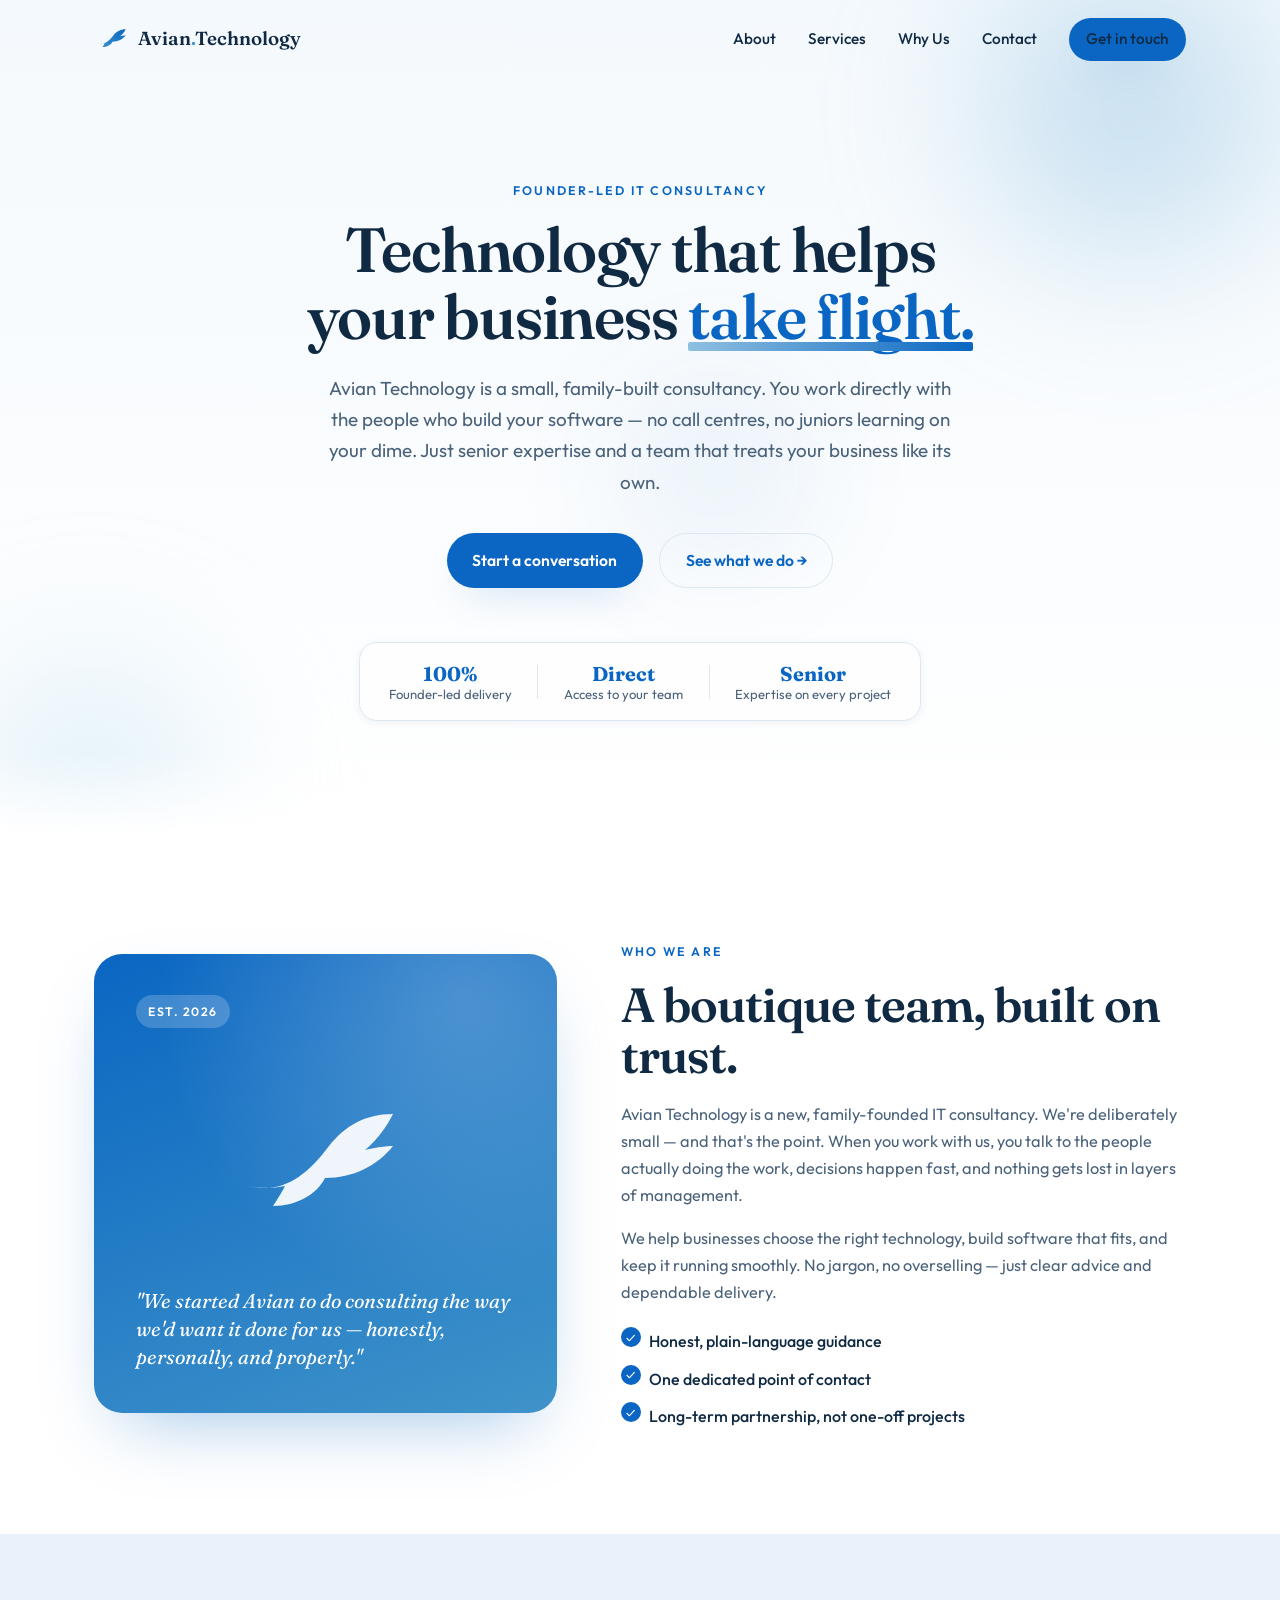
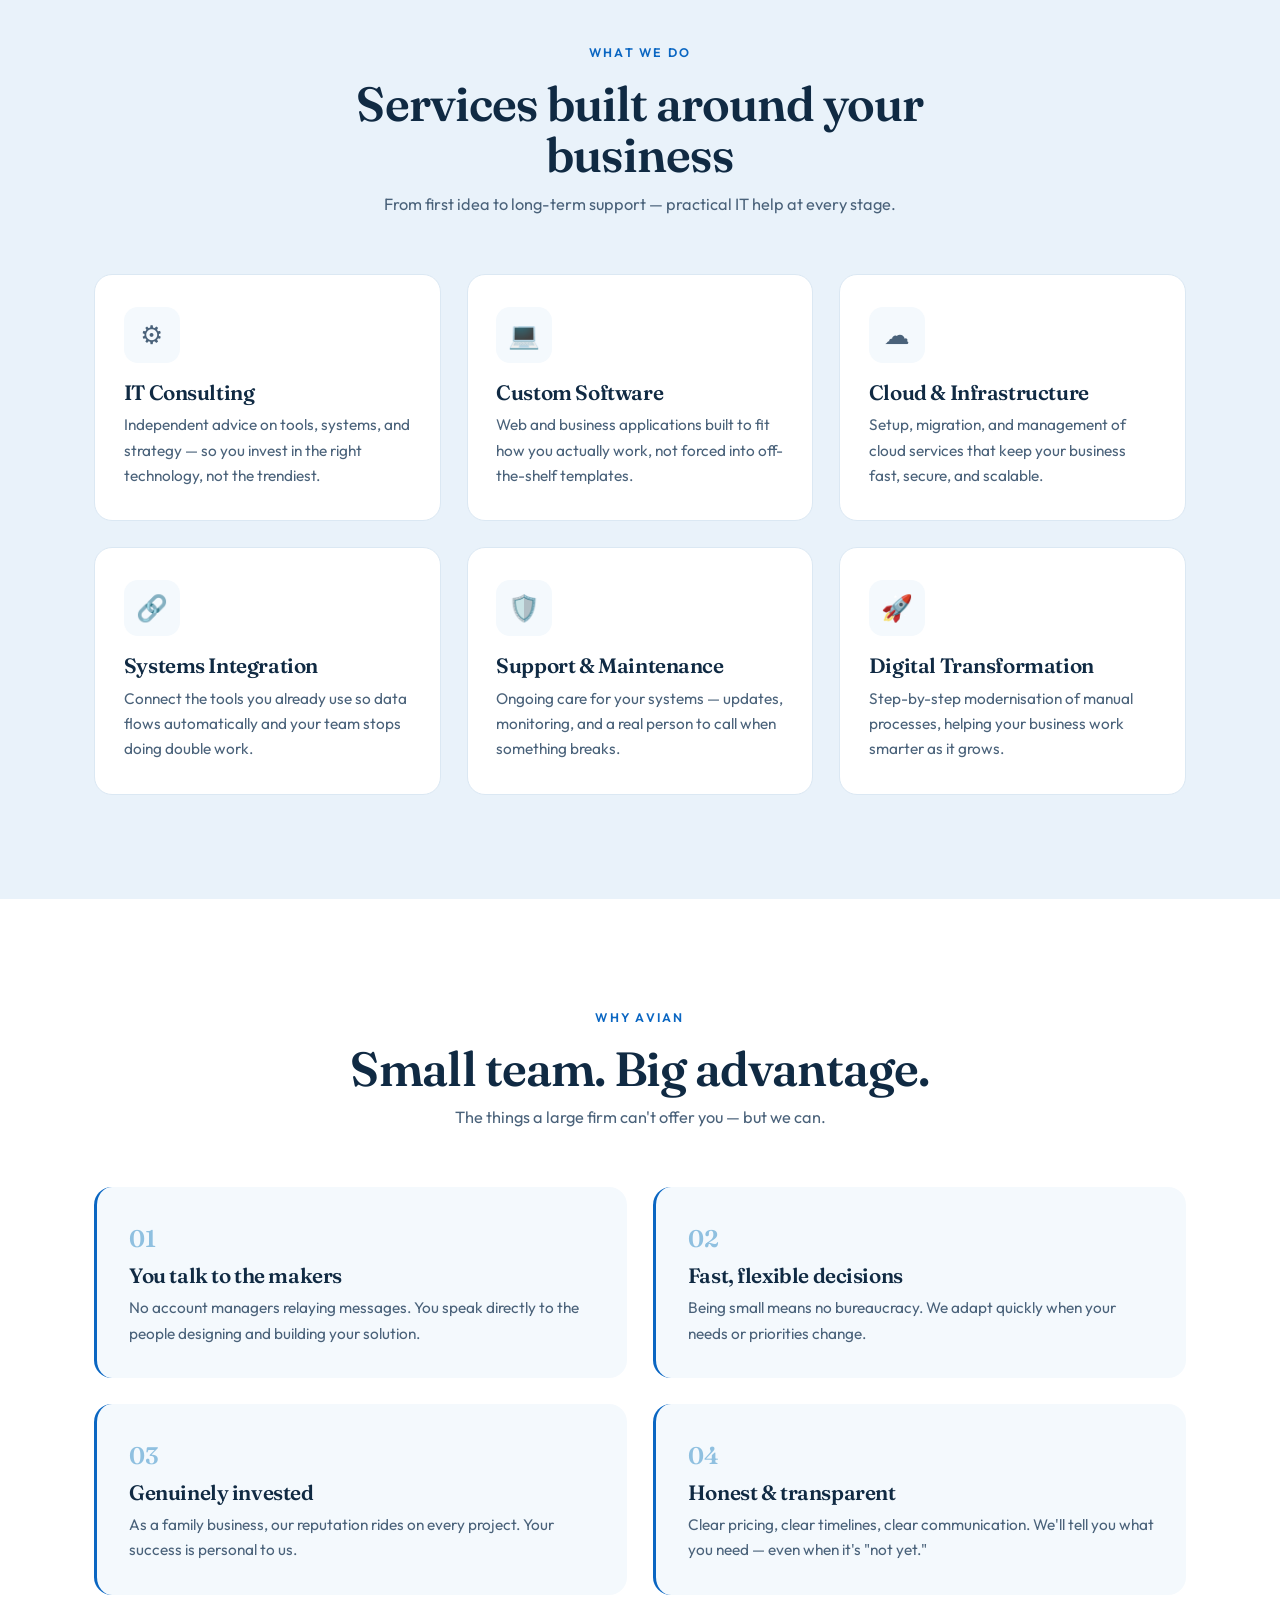
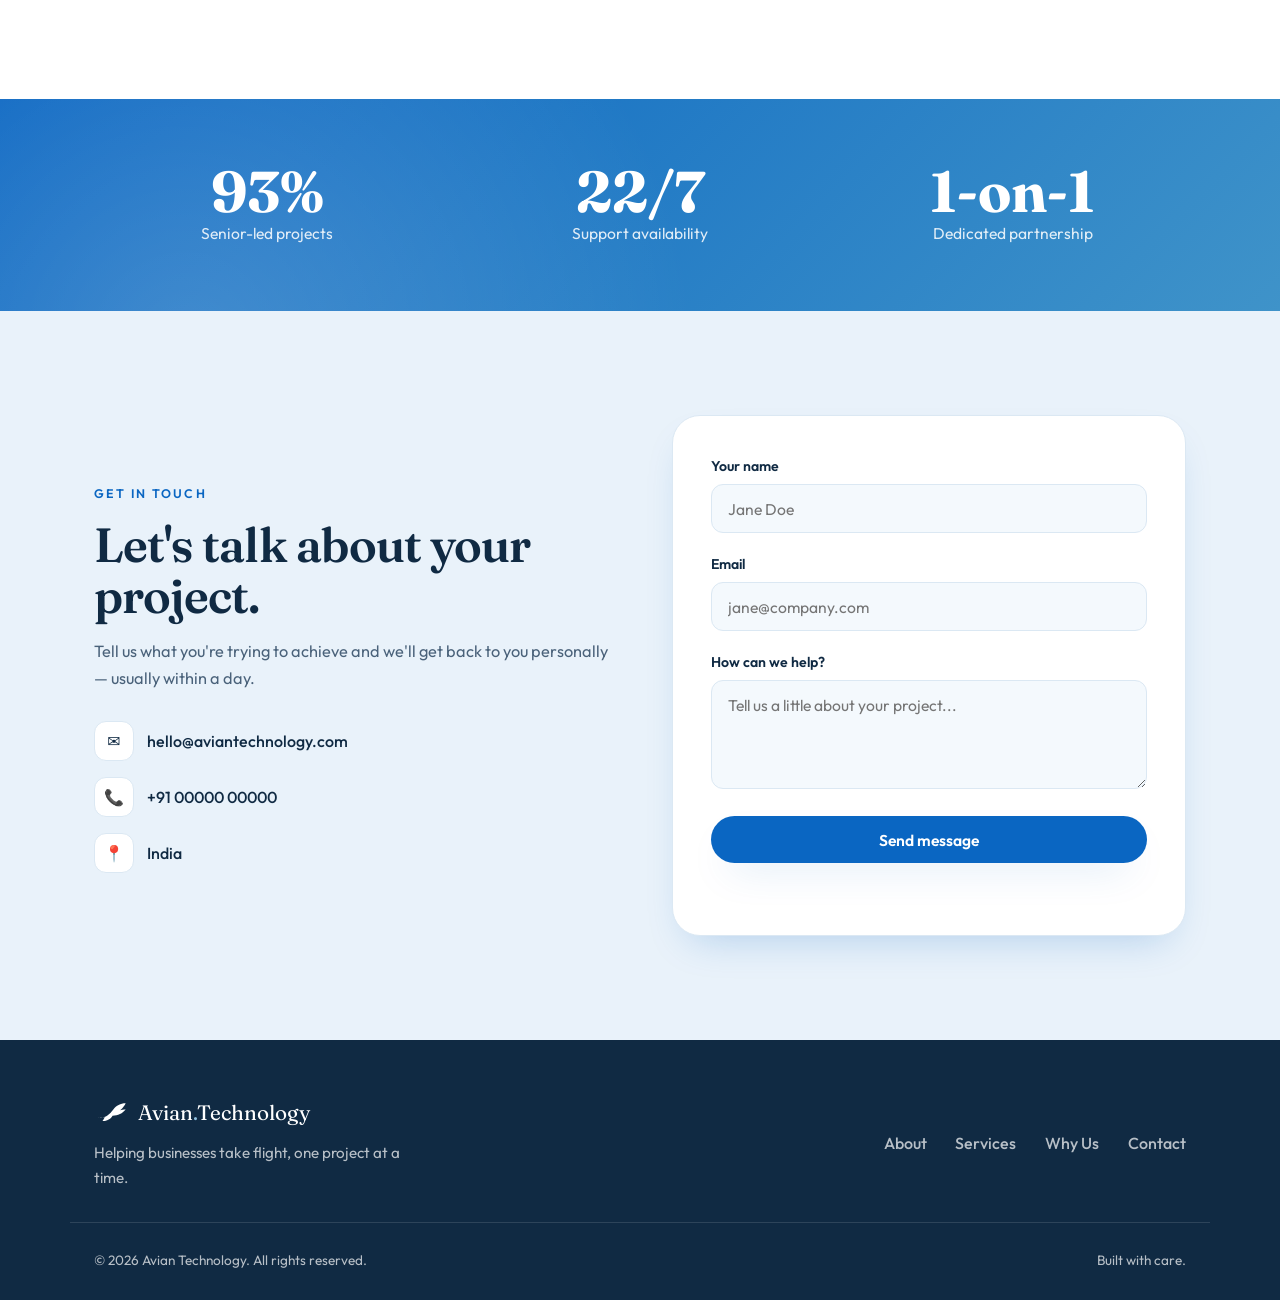
==== index.html @ dbe5734d "Avian Technology website" ====
<!DOCTYPE html>
<html lang="en">
<head>
  <meta charset="UTF-8" />
  <meta name="viewport" content="width=device-width, initial-scale=1.0" />
  <title>Avian Technology — Boutique IT Consultancy</title>
  <meta name="description" content="Avian Technology is a founder-led IT consultancy helping businesses take flight with custom software, cloud, and hands-on technical guidance." />
  <link rel="icon" href="favicon.svg" type="image/svg+xml" />
  <link rel="preconnect" href="https://fonts.googleapis.com" />
  <link rel="preconnect" href="https://fonts.gstatic.com" crossorigin />
  <link href="https://fonts.googleapis.com/css2?family=Fraunces:opsz,wght@9..144,400;9..144,500;9..144,600;9..144,700&family=Outfit:wght@300;400;500;600;700&display=swap" rel="stylesheet" />
  <link rel="stylesheet" href="styles.css" />
</head>
<body>
  <!-- ===== Navigation ===== -->
  <header class="nav" id="nav">
    <div class="container nav__inner">
      <a href="#home" class="brand" aria-label="Avian Technology home">
        <svg class="brand__mark" viewBox="2 7 88 88" aria-hidden="true">
          <defs><linearGradient id="avNav" x1="0" y1="1" x2="1" y2="0">
            <stop offset="0" stop-color="#3f93c9"/><stop offset="1" stop-color="#0a66c2"/></linearGradient></defs>
          <path d="M12 62c16 4 28-4 40-20 8-10 18-16 32-16-6 12-14 18-14 18 8-2 14-2 14-2-8 10-20 16-34 16-4 8-14 14-26 14 4-6 6-10 6-10-10 2-18 0-18 0z" fill="url(#avNav)"/>
        </svg>
        <span class="brand__text">Avian<span class="brand__dot">.</span>Technology</span>
      </a>
      <nav class="nav__links" id="navLinks">
        <a href="#about">About</a>
        <a href="#services">Services</a>
        <a href="#why">Why Us</a>
        <a href="#contact">Contact</a>
        <a href="#contact" class="btn btn--small">Get in touch</a>
      </nav>
      <button class="nav__toggle" id="navToggle" aria-label="Toggle menu" aria-expanded="false">
        <span></span><span></span><span></span>
      </button>
    </div>
  </header>

  <!-- ===== Hero ===== -->
  <section class="hero" id="home">
    <div class="hero__bg" aria-hidden="true">
      <span class="orb orb--1"></span>
      <span class="orb orb--2"></span>
      <span class="orb orb--3"></span>
    </div>
    <div class="container hero__inner">
      <p class="eyebrow reveal">Founder-led IT consultancy</p>
      <h1 class="hero__title reveal">
        Technology that helps<br class="br-desktop" /> your business <span class="hl">take&nbsp;flight.</span>
      </h1>
      <p class="hero__sub reveal">
        Avian Technology is a small, family-built consultancy. You work directly with the
        people who build your software — no call centres, no juniors learning on your dime.
        Just senior expertise and a team that treats your business like its own.
      </p>
      <div class="hero__cta reveal">
        <a href="#contact" class="btn">Start a conversation</a>
        <a href="#services" class="btn btn--ghost">See what we do →</a>
      </div>
      <div class="hero__trust reveal">
        <div><strong>100%</strong><span>Founder-led delivery</span></div>
        <div class="divider"></div>
        <div><strong>Direct</strong><span>Access to your team</span></div>
        <div class="divider"></div>
        <div><strong>Senior</strong><span>Expertise on every project</span></div>
      </div>
    </div>
    <div class="hero__fade" aria-hidden="true"></div>
  </section>

  <!-- ===== About ===== -->
  <section class="section" id="about">
    <div class="container about">
      <div class="about__media reveal">
        <div class="about__card">
          <span class="about__badge">Est. 2026</span>
          <svg viewBox="0 0 100 100" class="about__bird" aria-hidden="true">
            <path d="M12 62c16 4 28-4 40-20 8-10 18-16 32-16-6 12-14 18-14 18 8-2 14-2 14-2-8 10-20 16-34 16-4 8-14 14-26 14 4-6 6-10 6-10-10 2-18 0-18 0z"/>
          </svg>
          <p class="about__quote">"We started Avian to do consulting the way we'd want it done for us — honestly, personally, and properly."</p>
        </div>
      </div>
      <div class="about__body">
        <p class="eyebrow reveal">Who we are</p>
        <h2 class="reveal">A boutique team, built on trust.</h2>
        <p class="reveal">
          Avian Technology is a new, family-founded IT consultancy. We're deliberately small —
          and that's the point. When you work with us, you talk to the people actually doing the
          work, decisions happen fast, and nothing gets lost in layers of management.
        </p>
        <p class="reveal">
          We help businesses choose the right technology, build software that fits, and keep it
          running smoothly. No jargon, no overselling — just clear advice and dependable delivery.
        </p>
        <ul class="about__list reveal">
          <li>Honest, plain-language guidance</li>
          <li>One dedicated point of contact</li>
          <li>Long-term partnership, not one-off projects</li>
        </ul>
      </div>
    </div>
  </section>

  <!-- ===== Services ===== -->
  <section class="section section--tint" id="services">
    <div class="container">
      <div class="section__head">
        <p class="eyebrow reveal">What we do</p>
        <h2 class="reveal">Services built around your business</h2>
        <p class="section__lead reveal">From first idea to long-term support — practical IT help at every stage.</p>
      </div>
      <div class="grid grid--3">
        <article class="card reveal">
          <div class="card__icon">⚙️</div>
          <h3>IT Consulting</h3>
          <p>Independent advice on tools, systems, and strategy — so you invest in the right technology, not the trendiest.</p>
        </article>
        <article class="card reveal">
          <div class="card__icon">💻</div>
          <h3>Custom Software</h3>
          <p>Web and business applications built to fit how you actually work, not forced into off-the-shelf templates.</p>
        </article>
        <article class="card reveal">
          <div class="card__icon">☁️</div>
          <h3>Cloud & Infrastructure</h3>
          <p>Setup, migration, and management of cloud services that keep your business fast, secure, and scalable.</p>
        </article>
        <article class="card reveal">
          <div class="card__icon">🔗</div>
          <h3>Systems Integration</h3>
          <p>Connect the tools you already use so data flows automatically and your team stops doing double work.</p>
        </article>
        <article class="card reveal">
          <div class="card__icon">🛡️</div>
          <h3>Support & Maintenance</h3>
          <p>Ongoing care for your systems — updates, monitoring, and a real person to call when something breaks.</p>
        </article>
        <article class="card reveal">
          <div class="card__icon">🚀</div>
          <h3>Digital Transformation</h3>
          <p>Step-by-step modernisation of manual processes, helping your business work smarter as it grows.</p>
        </article>
      </div>
    </div>
  </section>

  <!-- ===== Why Us ===== -->
  <section class="section" id="why">
    <div class="container">
      <div class="section__head">
        <p class="eyebrow reveal">Why Avian</p>
        <h2 class="reveal">Small team. Big advantage.</h2>
        <p class="section__lead reveal">The things a large firm can't offer you — but we can.</p>
      </div>
      <div class="grid grid--2 why">
        <div class="why__item reveal">
          <span class="why__num">01</span>
          <h3>You talk to the makers</h3>
          <p>No account managers relaying messages. You speak directly to the people designing and building your solution.</p>
        </div>
        <div class="why__item reveal">
          <span class="why__num">02</span>
          <h3>Fast, flexible decisions</h3>
          <p>Being small means no bureaucracy. We adapt quickly when your needs or priorities change.</p>
        </div>
        <div class="why__item reveal">
          <span class="why__num">03</span>
          <h3>Genuinely invested</h3>
          <p>As a family business, our reputation rides on every project. Your success is personal to us.</p>
        </div>
        <div class="why__item reveal">
          <span class="why__num">04</span>
          <h3>Honest & transparent</h3>
          <p>Clear pricing, clear timelines, clear communication. We'll tell you what you need — even when it's "not yet."</p>
        </div>
      </div>
    </div>
  </section>

  <!-- ===== Stats ===== -->
  <section class="stats" id="stats">
    <div class="container grid grid--3 stats__grid">
      <div class="stat reveal">
        <span class="stat__num" data-count="100" data-suffix="%">0</span>
        <span class="stat__label">Senior-led projects</span>
      </div>
      <div class="stat reveal">
        <span class="stat__num" data-count="24" data-suffix="/7">0</span>
        <span class="stat__label">Support availability</span>
      </div>
      <div class="stat reveal">
        <span class="stat__num" data-count="1" data-suffix="-on-1">0</span>
        <span class="stat__label">Dedicated partnership</span>
      </div>
    </div>
  </section>

  <!-- ===== Contact ===== -->
  <section class="section section--tint" id="contact">
    <div class="container contact">
      <div class="contact__info">
        <p class="eyebrow reveal">Get in touch</p>
        <h2 class="reveal">Let's talk about your project.</h2>
        <p class="reveal">Tell us what you're trying to achieve and we'll get back to you personally — usually within a day.</p>
        <ul class="contact__list reveal">
          <li><span>✉️</span> hello@aviantechnology.com</li>
          <li><span>📞</span> +91 00000 00000</li>
          <li><span>📍</span> India</li>
        </ul>
      </div>
      <form class="contact__form reveal" id="contactForm" novalidate>
        <div class="field">
          <label for="name">Your name</label>
          <input type="text" id="name" name="name" placeholder="Jane Doe" required />
        </div>
        <div class="field">
          <label for="email">Email</label>
          <input type="email" id="email" name="email" placeholder="jane@company.com" required />
        </div>
        <div class="field">
          <label for="message">How can we help?</label>
          <textarea id="message" name="message" rows="4" placeholder="Tell us a little about your project..." required></textarea>
        </div>
        <button type="submit" class="btn btn--full">Send message</button>
        <p class="form__note" id="formNote" role="status"></p>
      </form>
    </div>
  </section>

  <!-- ===== Footer ===== -->
  <footer class="footer">
    <div class="container footer__inner">
      <div class="footer__brand">
        <div class="brand__row">
          <svg class="footer__mark" viewBox="2 7 88 88" width="34" height="34" aria-hidden="true">
            <path d="M12 62c16 4 28-4 40-20 8-10 18-16 32-16-6 12-14 18-14 18 8-2 14-2 14-2-8 10-20 16-34 16-4 8-14 14-26 14 4-6 6-10 6-10-10 2-18 0-18 0z" fill="#fff"/>
          </svg>
          <span class="brand__text">Avian<span class="brand__dot">.</span>Technology</span>
        </div>
        <p>Helping businesses take flight, one project at a time.</p>
      </div>
      <nav class="footer__links">
        <a href="#about">About</a>
        <a href="#services">Services</a>
        <a href="#why">Why Us</a>
        <a href="#contact">Contact</a>
      </nav>
    </div>
    <div class="container footer__bottom">
      <span>© <span id="year"></span> Avian Technology. All rights reserved.</span>
      <span>Built with care.</span>
    </div>
  </footer>

  <script src="script.js"></script>
</body>
</html>
---- styles.css ----
/* ============================================================
   Avian Technology — boutique IT consultancy
   Palette: soft ocean blue + white, bold-blue highlights
   ============================================================ */

:root {
  /* Ocean blues */
  --mist:       #f4f9fd;   /* near-white blue tint   */
  --tint:       #e9f2fa;   /* soft section background */
  --ocean-soft: #8fc0e0;   /* gentle ocean blue       */
  --ocean:      #3f93c9;   /* mid ocean blue          */
  --bold:       #0a66c2;   /* bold blue — highlights  */
  --bold-deep:  #084d94;   /* deeper bold for hover   */
  --navy:       #102a43;   /* headings / dark text    */
  --slate:      #4a627a;   /* body text               */
  --white:      #ffffff;
  --line:       #dbe8f3;

  --radius:     18px;
  --radius-lg:  28px;
  --shadow-sm:  0 2px 10px rgba(16, 42, 67, .06);
  --shadow:     0 18px 40px -18px rgba(10, 102, 194, .28);
  --shadow-lg:  0 30px 70px -28px rgba(10, 102, 194, .40);

  --font-display: "Fraunces", Georgia, serif;
  --font-body:    "Outfit", system-ui, sans-serif;

  --maxw: 1140px;
}

* { box-sizing: border-box; margin: 0; padding: 0; }

html { scroll-behavior: smooth; scroll-padding-top: 90px; }

body {
  font-family: var(--font-body);
  color: var(--slate);
  background: var(--white);
  line-height: 1.65;
  -webkit-font-smoothing: antialiased;
  overflow-x: hidden;
}

.container { width: 100%; max-width: var(--maxw); margin: 0 auto; padding: 0 24px; }

h1, h2, h3 { font-family: var(--font-display); color: var(--navy); line-height: 1.08; font-weight: 600; letter-spacing: -.02em; }
h2 { font-size: clamp(1.9rem, 4vw, 3rem); }
h3 { font-size: 1.3rem; }
p  { font-size: 1.02rem; }
a  { color: inherit; text-decoration: none; }

.eyebrow {
  display: inline-block;
  font-size: .78rem; font-weight: 600; letter-spacing: .18em; text-transform: uppercase;
  color: var(--bold);
  margin-bottom: .9rem;
}
.hl { color: var(--bold); position: relative; white-space: nowrap; }
.hl::after {
  content: ""; position: absolute; left: 0; right: 0; bottom: .08em; height: .14em;
  background: linear-gradient(90deg, var(--ocean-soft), var(--bold));
  border-radius: 2px; transform: scaleX(0); transform-origin: left;
  animation: underline 1s 1s forwards cubic-bezier(.22,1,.36,1);
}
@keyframes underline { to { transform: scaleX(1); } }

/* ===== Buttons ===== */
.btn {
  display: inline-flex; align-items: center; justify-content: center; gap: .5rem;
  background: var(--bold); color: #fff; font-family: var(--font-body);
  font-weight: 600; font-size: .98rem;
  padding: .85rem 1.6rem; border: none; border-radius: 999px; cursor: pointer;
  box-shadow: var(--shadow); transition: transform .25s, box-shadow .25s, background .25s;
}
.btn:hover { background: var(--bold-deep); transform: translateY(-2px); box-shadow: var(--shadow-lg); }
.btn--ghost { background: transparent; color: var(--bold); box-shadow: none; border: 1.5px solid var(--line); }
.btn--ghost:hover { background: var(--mist); border-color: var(--ocean-soft); transform: translateY(-2px); }
.btn--small { padding: .55rem 1.1rem; font-size: .9rem; }
.btn--full { width: 100%; }

/* ===== Navigation ===== */
.nav {
  position: fixed; top: 0; left: 0; right: 0; z-index: 50;
  padding: 1.1rem 0; transition: padding .3s, background .3s, box-shadow .3s, backdrop-filter .3s;
}
.nav.scrolled {
  padding: .65rem 0; background: rgba(255,255,255,.82);
  backdrop-filter: blur(14px); box-shadow: var(--shadow-sm);
}
.nav__inner { display: flex; align-items: center; justify-content: space-between; }
.brand { display: flex; align-items: center; gap: .6rem; font-family: var(--font-display); font-weight: 600; font-size: 1.18rem; color: var(--navy); }
.brand__mark { width: 34px; height: 34px; fill: var(--bold); flex-shrink: 0; }
.brand__dot { color: var(--ocean); }
.nav__links { display: flex; align-items: center; gap: 2rem; }
.nav__links a { font-weight: 500; font-size: .96rem; color: var(--navy); transition: color .2s; }
.nav__links a:not(.btn):hover { color: var(--bold); }
.nav__toggle { display: none; flex-direction: column; gap: 5px; background: none; border: none; cursor: pointer; padding: 6px; }
.nav__toggle span { width: 24px; height: 2px; background: var(--navy); border-radius: 2px; transition: .3s; }
.nav__toggle.open span:nth-child(1) { transform: translateY(7px) rotate(45deg); }
.nav__toggle.open span:nth-child(2) { opacity: 0; }
.nav__toggle.open span:nth-child(3) { transform: translateY(-7px) rotate(-45deg); }

/* ===== Hero ===== */
.hero { position: relative; padding: 11rem 0 7rem; overflow: hidden; background: linear-gradient(180deg, var(--mist) 0%, #fff 100%); }
.hero__bg { position: absolute; inset: 0; z-index: 0; }
.orb { position: absolute; border-radius: 50%; filter: blur(60px); opacity: .55; }
.orb--1 { width: 460px; height: 460px; top: -120px; right: -80px; background: radial-gradient(circle, var(--ocean-soft), transparent 70%); }
.orb--2 { width: 380px; height: 380px; bottom: -140px; left: -100px; background: radial-gradient(circle, #bfe0f3, transparent 70%); }
.orb--3 { width: 280px; height: 280px; top: 40%; left: 45%; background: radial-gradient(circle, rgba(10,102,194,.18), transparent 70%); animation: float 9s ease-in-out infinite; }
@keyframes float { 0%,100% { transform: translateY(0); } 50% { transform: translateY(-26px); } }

.hero__inner { position: relative; z-index: 1; text-align: center; max-width: 860px; margin: 0 auto; }
.hero__title { font-size: clamp(2.2rem, 5.4vw, 3.9rem); font-weight: 600; margin-bottom: 1.4rem; text-wrap: balance; }
.br-desktop { display: inline; }
.hero__sub { font-size: clamp(1.02rem, 1.6vw, 1.18rem); max-width: 640px; margin: 0 auto 2.2rem; color: var(--slate); }
.hero__cta { display: flex; gap: 1rem; justify-content: center; flex-wrap: wrap; margin-bottom: 3.4rem; }
.hero__trust { display: inline-flex; align-items: center; gap: 1.6rem; padding: 1.1rem 1.8rem; background: rgba(255,255,255,.7); border: 1px solid var(--line); border-radius: var(--radius); box-shadow: var(--shadow-sm); flex-wrap: wrap; justify-content: center; }
.hero__trust div { display: flex; flex-direction: column; line-height: 1.25; }
.hero__trust strong { font-family: var(--font-display); font-size: 1.25rem; color: var(--bold); }
.hero__trust span { font-size: .82rem; color: var(--slate); }
.hero__trust .divider { width: 1px; height: 34px; background: var(--line); }
.hero__fade { position: absolute; bottom: 0; left: 0; right: 0; height: 80px; background: linear-gradient(180deg, transparent, #fff); }

/* ===== Sections ===== */
.section { padding: 6.5rem 0; }
.section--tint { background: var(--tint); }
.section__head { text-align: center; max-width: 620px; margin: 0 auto 3.5rem; }
.section__lead { color: var(--slate); margin-top: .6rem; }

/* ===== About ===== */
.about { display: grid; grid-template-columns: .9fr 1.1fr; gap: 4rem; align-items: center; }
.about__card { position: relative; background: linear-gradient(160deg, var(--bold), var(--ocean)); border-radius: var(--radius-lg); padding: 2.6rem; color: #fff; box-shadow: var(--shadow-lg); overflow: hidden; }
.about__card::before { content: ""; position: absolute; inset: 0; background: radial-gradient(circle at 80% 10%, rgba(255,255,255,.22), transparent 55%); }
.about__badge { position: relative; display: inline-block; font-size: .76rem; font-weight: 600; letter-spacing: .12em; text-transform: uppercase; background: rgba(255,255,255,.2); padding: .4rem .8rem; border-radius: 999px; margin-bottom: 1.6rem; }
.about__bird { position: relative; width: 100%; max-width: 200px; fill: rgba(255,255,255,.92); display: block; margin: .5rem auto 1.6rem; }
.about__quote { position: relative; font-family: var(--font-display); font-size: 1.25rem; line-height: 1.4; font-style: italic; }
.about__body h2 { margin-bottom: 1.2rem; }
.about__body p { margin-bottom: 1rem; }
.about__list { list-style: none; margin-top: 1.4rem; display: grid; gap: .7rem; }
.about__list li { position: relative; padding-left: 1.8rem; font-weight: 500; color: var(--navy); }
.about__list li::before { content: "✓"; position: absolute; left: 0; top: -1px; width: 1.25rem; height: 1.25rem; background: var(--bold); color: #fff; border-radius: 50%; font-size: .72rem; display: grid; place-items: center; }

/* ===== Grids & Cards ===== */
.grid { display: grid; gap: 1.6rem; }
.grid--2 { grid-template-columns: repeat(2, 1fr); }
.grid--3 { grid-template-columns: repeat(3, 1fr); }
.card { background: #fff; border: 1px solid var(--line); border-radius: var(--radius); padding: 2rem 1.8rem; transition: transform .3s, box-shadow .3s, border-color .3s; }
.card:hover { transform: translateY(-6px); box-shadow: var(--shadow); border-color: var(--ocean-soft); }
.card__icon { width: 56px; height: 56px; display: grid; place-items: center; font-size: 1.6rem; background: var(--mist); border-radius: 14px; margin-bottom: 1.2rem; }
.card h3 { margin-bottom: .5rem; }
.card p { font-size: .96rem; }

/* ===== Why ===== */
.why__item { position: relative; padding: 2rem; background: var(--mist); border-radius: var(--radius); border-left: 3px solid var(--bold); transition: transform .3s, box-shadow .3s; }
.why__item:hover { transform: translateY(-4px); box-shadow: var(--shadow); }
.why__num { font-family: var(--font-display); font-size: 1.5rem; color: var(--ocean-soft); font-weight: 600; }
.why__item h3 { margin: .4rem 0 .5rem; }
.why__item p { font-size: .96rem; }

/* ===== Stats ===== */
.stats { background: linear-gradient(135deg, var(--bold), var(--ocean)); padding: 4rem 0; position: relative; overflow: hidden; }
.stats::before { content: ""; position: absolute; inset: 0; background: radial-gradient(circle at 15% 120%, rgba(255,255,255,.18), transparent 45%); }
.stats__grid { position: relative; text-align: center; }
.stat__num { display: block; font-family: var(--font-display); font-size: clamp(2.6rem, 5vw, 3.6rem); font-weight: 700; color: #fff; line-height: 1; }
.stat__label { color: rgba(255,255,255,.85); font-size: .98rem; }

/* ===== Contact ===== */
.contact { display: grid; grid-template-columns: 1fr 1fr; gap: 4rem; align-items: center; }
.contact__info h2 { margin-bottom: 1rem; }
.contact__list { list-style: none; margin-top: 1.8rem; display: grid; gap: 1rem; }
.contact__list li { display: flex; align-items: center; gap: .8rem; font-weight: 500; color: var(--navy); }
.contact__list span { width: 40px; height: 40px; display: grid; place-items: center; background: #fff; border: 1px solid var(--line); border-radius: 12px; }
.contact__form { background: #fff; padding: 2.4rem; border-radius: var(--radius-lg); box-shadow: var(--shadow); border: 1px solid var(--line); }
.field { margin-bottom: 1.2rem; }
.field label { display: block; font-size: .88rem; font-weight: 600; color: var(--navy); margin-bottom: .4rem; }
.field input, .field textarea { width: 100%; padding: .85rem 1rem; border: 1.5px solid var(--line); border-radius: 12px; font-family: var(--font-body); font-size: .98rem; color: var(--navy); background: var(--mist); transition: border-color .2s, box-shadow .2s, background .2s; }
.field input:focus, .field textarea:focus { outline: none; border-color: var(--bold); background: #fff; box-shadow: 0 0 0 4px rgba(10,102,194,.12); }
.field textarea { resize: vertical; }
.form__note { margin-top: 1rem; font-size: .92rem; font-weight: 600; text-align: center; min-height: 1.2em; }
.form__note.ok { color: #1a7a4a; }
.form__note.err { color: #c0392b; }

/* ===== Footer ===== */
.footer { background: var(--navy); color: rgba(255,255,255,.7); padding: 3.5rem 0 1.8rem; }
.footer__inner { display: flex; justify-content: space-between; gap: 2rem; flex-wrap: wrap; padding-bottom: 2rem; border-bottom: 1px solid rgba(255,255,255,.12); }
.footer__brand .brand__row { display: flex; align-items: center; gap: .6rem; }
.footer__mark { flex-shrink: 0; }
.footer__brand .brand__text { color: #fff; font-family: var(--font-display); font-size: 1.3rem; }
.footer__brand .brand__dot { color: var(--ocean-soft); }
.footer__brand p { margin-top: .6rem; font-size: .95rem; max-width: 320px; }
.footer__links { display: flex; gap: 1.8rem; flex-wrap: wrap; align-items: center; }
.footer__links a { font-weight: 500; transition: color .2s; }
.footer__links a:hover { color: #fff; }
.footer__bottom { display: flex; justify-content: space-between; gap: 1rem; flex-wrap: wrap; padding-top: 1.6rem; font-size: .85rem; }

/* ===== Reveal animation ===== */
.reveal { opacity: 0; transform: translateY(26px); transition: opacity .7s cubic-bezier(.22,1,.36,1), transform .7s cubic-bezier(.22,1,.36,1); }
.reveal.in { opacity: 1; transform: none; }

/* ===== Responsive ===== */
@media (max-width: 880px) {
  .about, .contact { grid-template-columns: 1fr; gap: 2.6rem; }
  .grid--3, .grid--2 { grid-template-columns: 1fr; }
  .stats__grid { grid-template-columns: 1fr; gap: 2rem; }

  .nav__links {
    position: fixed; inset: 0 0 0 30%; flex-direction: column; justify-content: center;
    gap: 1.6rem; background: rgba(255,255,255,.97); backdrop-filter: blur(12px);
    transform: translateX(100%); transition: transform .35s; box-shadow: var(--shadow-lg);
  }
  .nav__links.open { transform: translateX(0); }
  .nav__toggle { display: flex; }
  .br-desktop { display: none; }
}
@media (max-width: 480px) {
  .hero { padding: 9rem 0 5rem; }
  .hero__trust { gap: 1rem; padding: 1rem; }
  .hero__trust .divider { display: none; }
}

@media (prefers-reduced-motion: reduce) {
  *, *::before, *::after { animation: none !important; transition: none !important; }
  .reveal { opacity: 1; transform: none; }
}
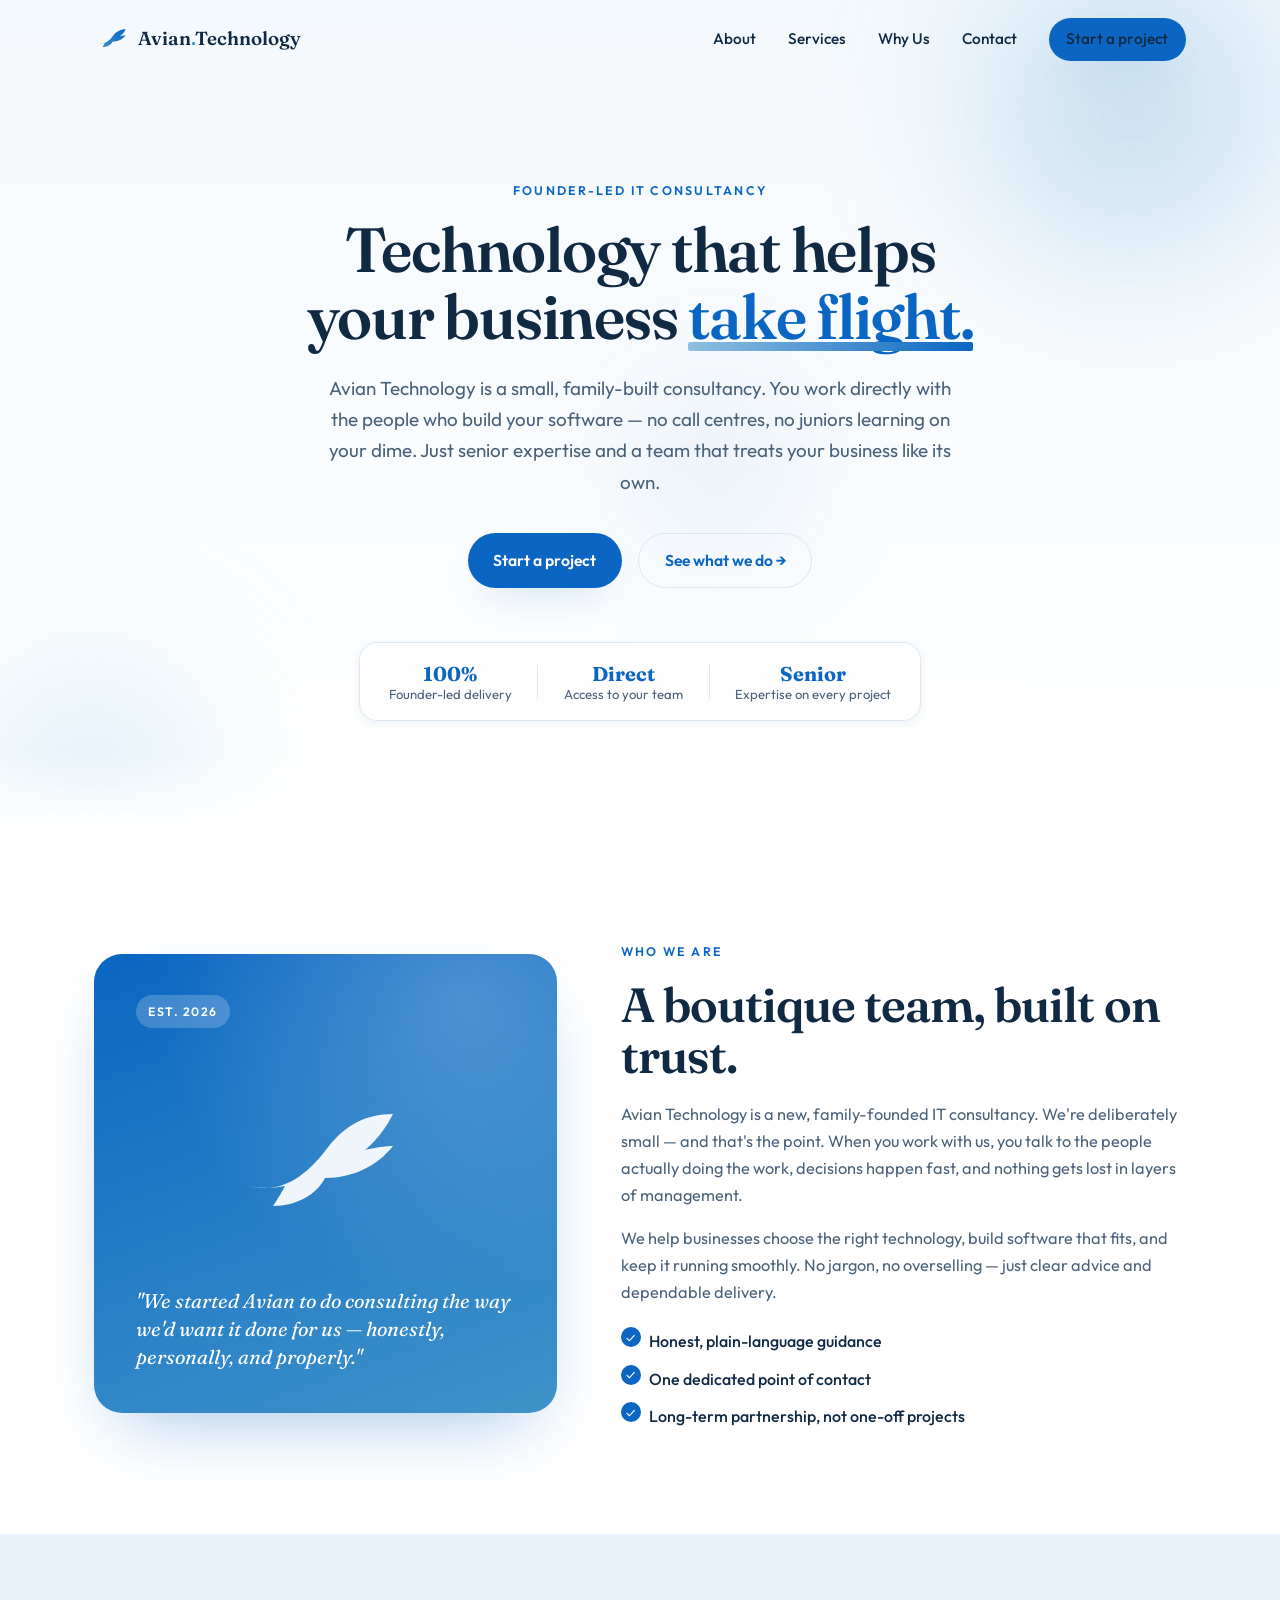
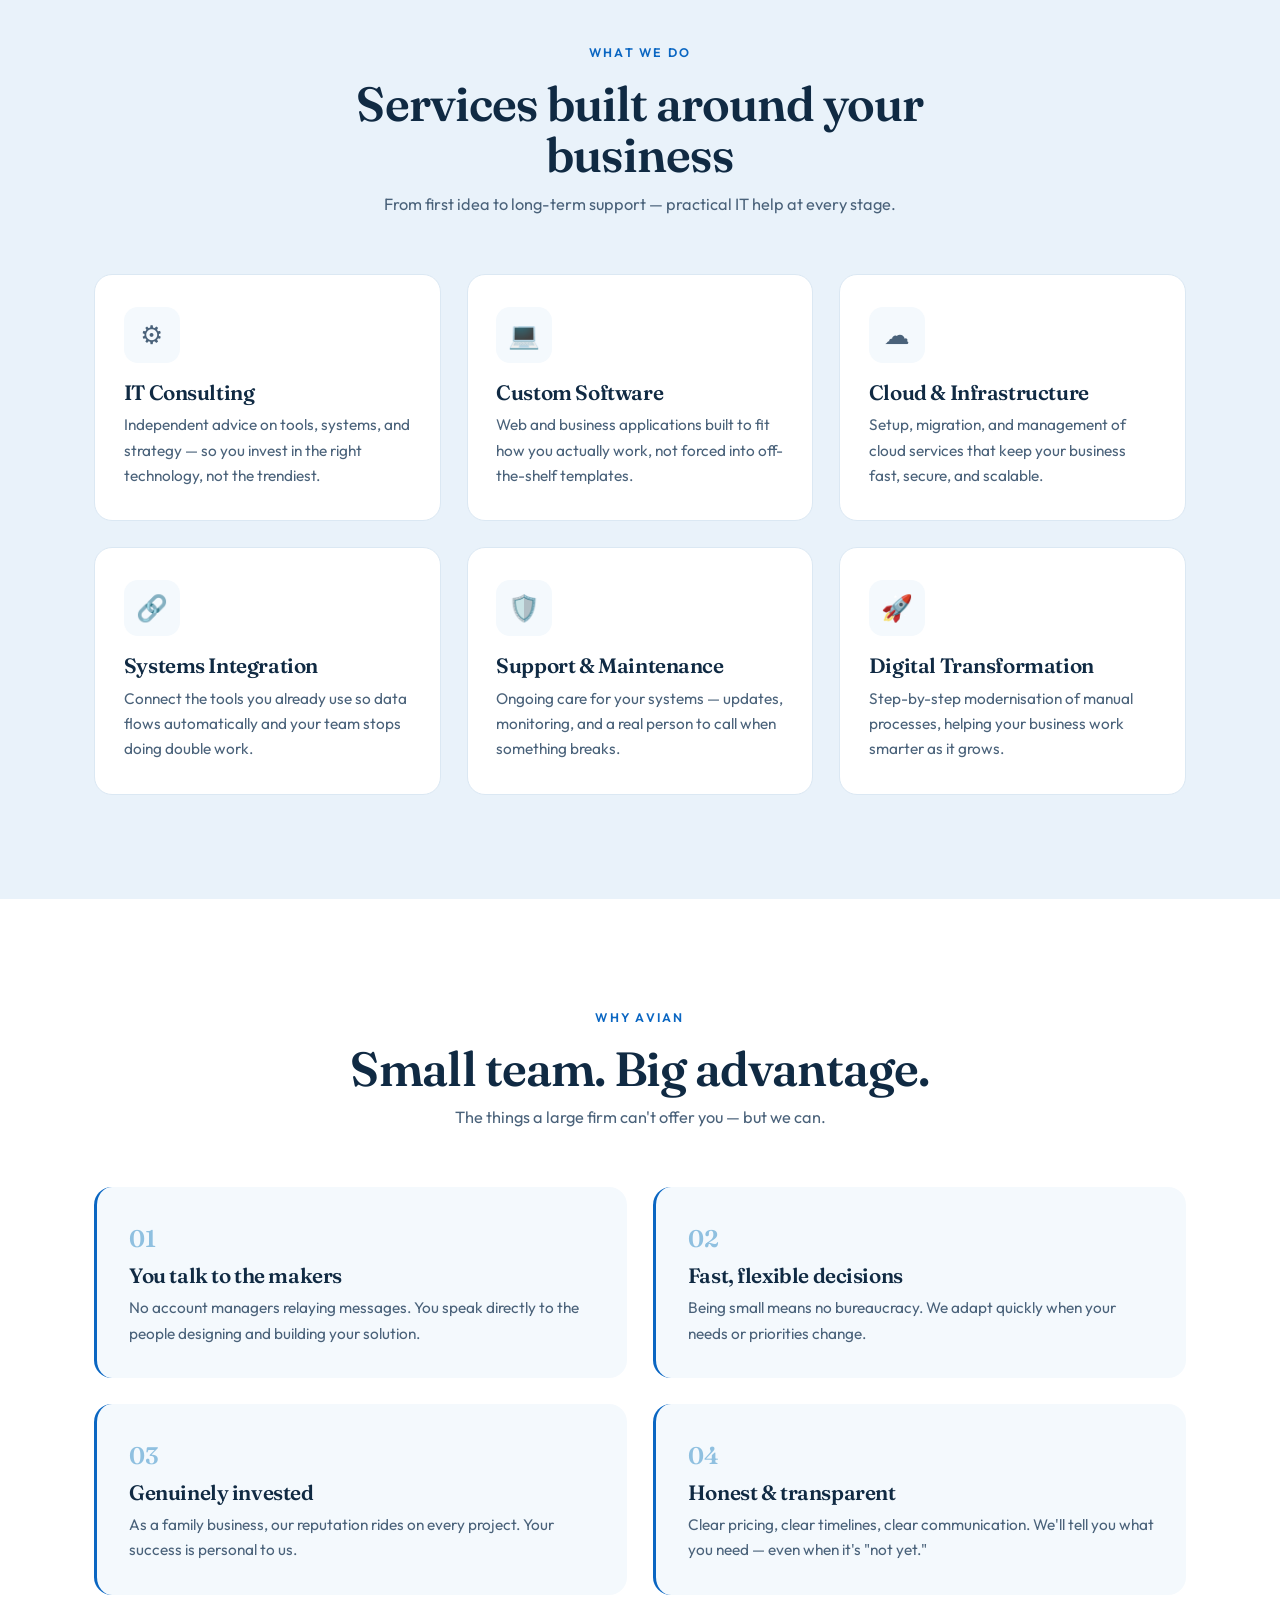
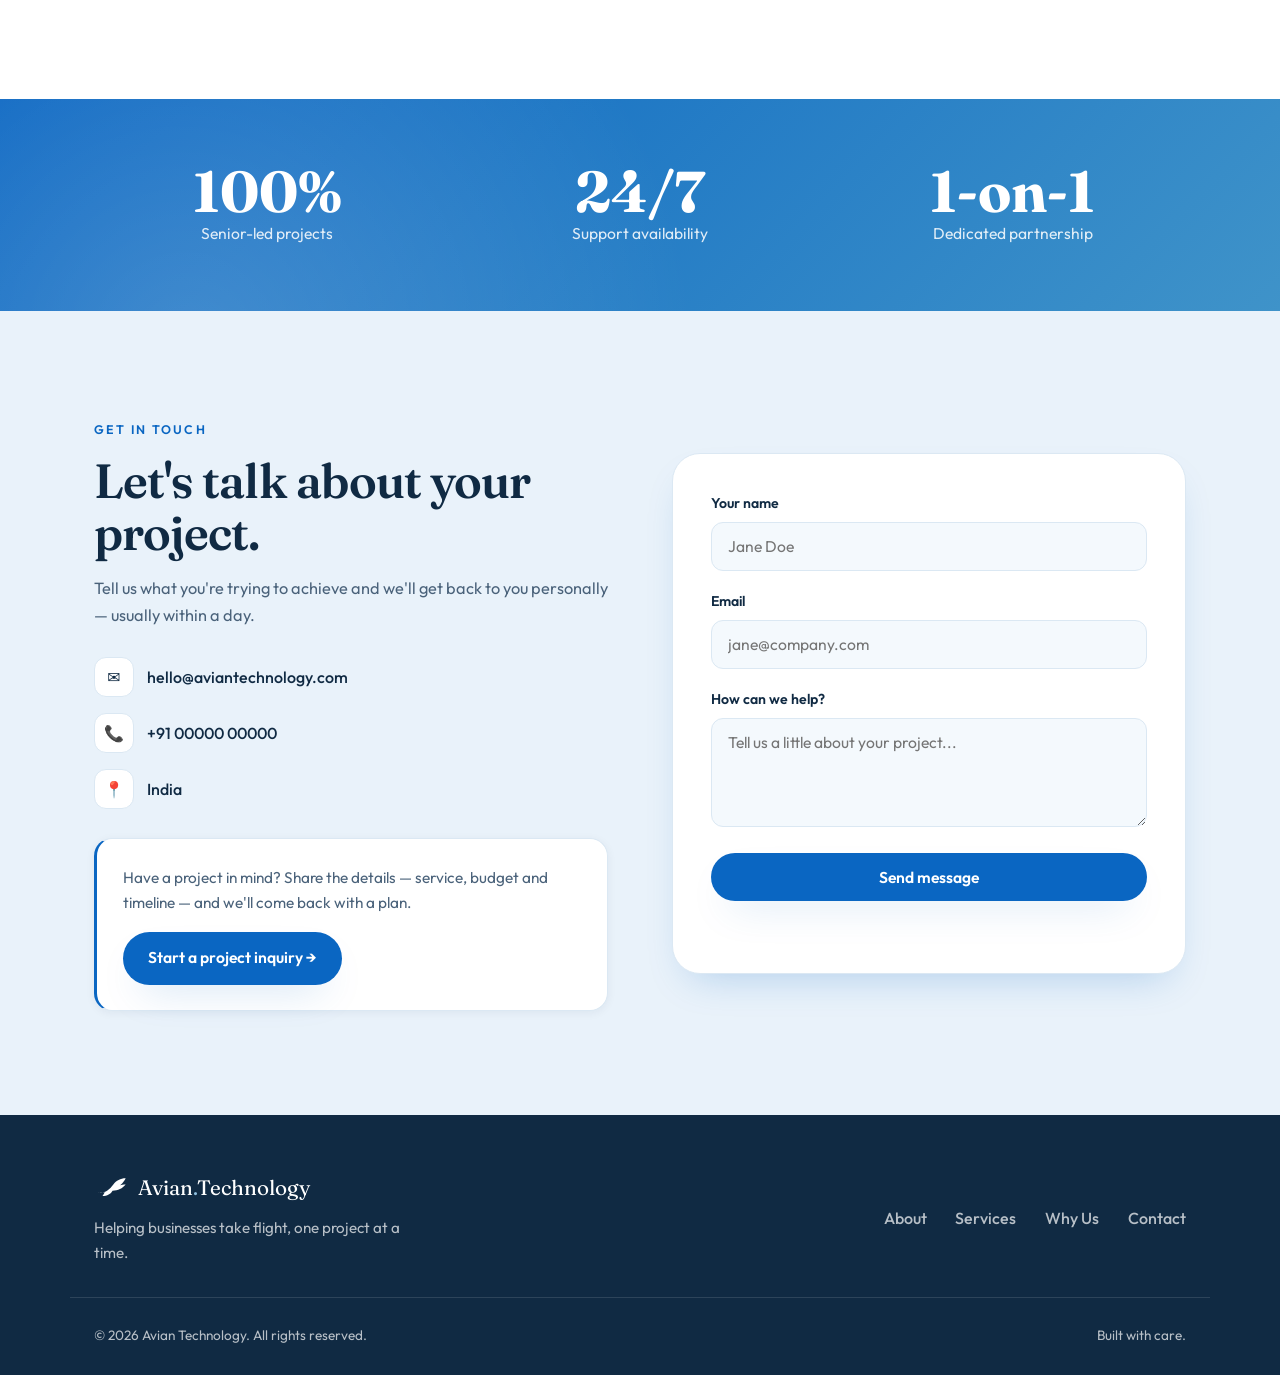
==== commit bcb789b9: "Add business inquiry form and link it across the site - New /inquiry-form page: branded full project" ====
--- a/index.html
+++ b/index.html
@@ -28,7 +28,7 @@
         <a href="#services">Services</a>
         <a href="#why">Why Us</a>
         <a href="#contact">Contact</a>
-        <a href="#contact" class="btn btn--small">Get in touch</a>
+        <a href="inquiry-form/index.html" class="btn btn--small">Start a project</a>
       </nav>
       <button class="nav__toggle" id="navToggle" aria-label="Toggle menu" aria-expanded="false">
         <span></span><span></span><span></span>
@@ -54,7 +54,7 @@
         Just senior expertise and a team that treats your business like its own.
       </p>
       <div class="hero__cta reveal">
-        <a href="#contact" class="btn">Start a conversation</a>
+        <a href="inquiry-form/index.html" class="btn">Start a project</a>
         <a href="#services" class="btn btn--ghost">See what we do →</a>
       </div>
       <div class="hero__trust reveal">
@@ -207,6 +207,10 @@
           <li><span>📞</span> +91 00000 00000</li>
           <li><span>📍</span> India</li>
         </ul>
+        <div class="contact__cta reveal">
+          <p>Have a project in mind? Share the details — service, budget and timeline — and we'll come back with a plan.</p>
+          <a href="inquiry-form/index.html" class="btn">Start a project inquiry →</a>
+        </div>
       </div>
       <form class="contact__form reveal" id="contactForm" novalidate>
         <div class="field">
--- a/styles.css
+++ b/styles.css
@@ -170,6 +170,8 @@
 .contact__list { list-style: none; margin-top: 1.8rem; display: grid; gap: 1rem; }
 .contact__list li { display: flex; align-items: center; gap: .8rem; font-weight: 500; color: var(--navy); }
 .contact__list span { width: 40px; height: 40px; display: grid; place-items: center; background: #fff; border: 1px solid var(--line); border-radius: 12px; }
+.contact__cta { margin-top: 1.8rem; padding: 1.6rem; background: #fff; border: 1px solid var(--line); border-left: 3px solid var(--bold); border-radius: var(--radius); box-shadow: var(--shadow-sm); }
+.contact__cta p { font-size: .96rem; margin-bottom: 1rem; }
 .contact__form { background: #fff; padding: 2.4rem; border-radius: var(--radius-lg); box-shadow: var(--shadow); border: 1px solid var(--line); }
 .field { margin-bottom: 1.2rem; }
 .field label { display: block; font-size: .88rem; font-weight: 600; color: var(--navy); margin-bottom: .4rem; }
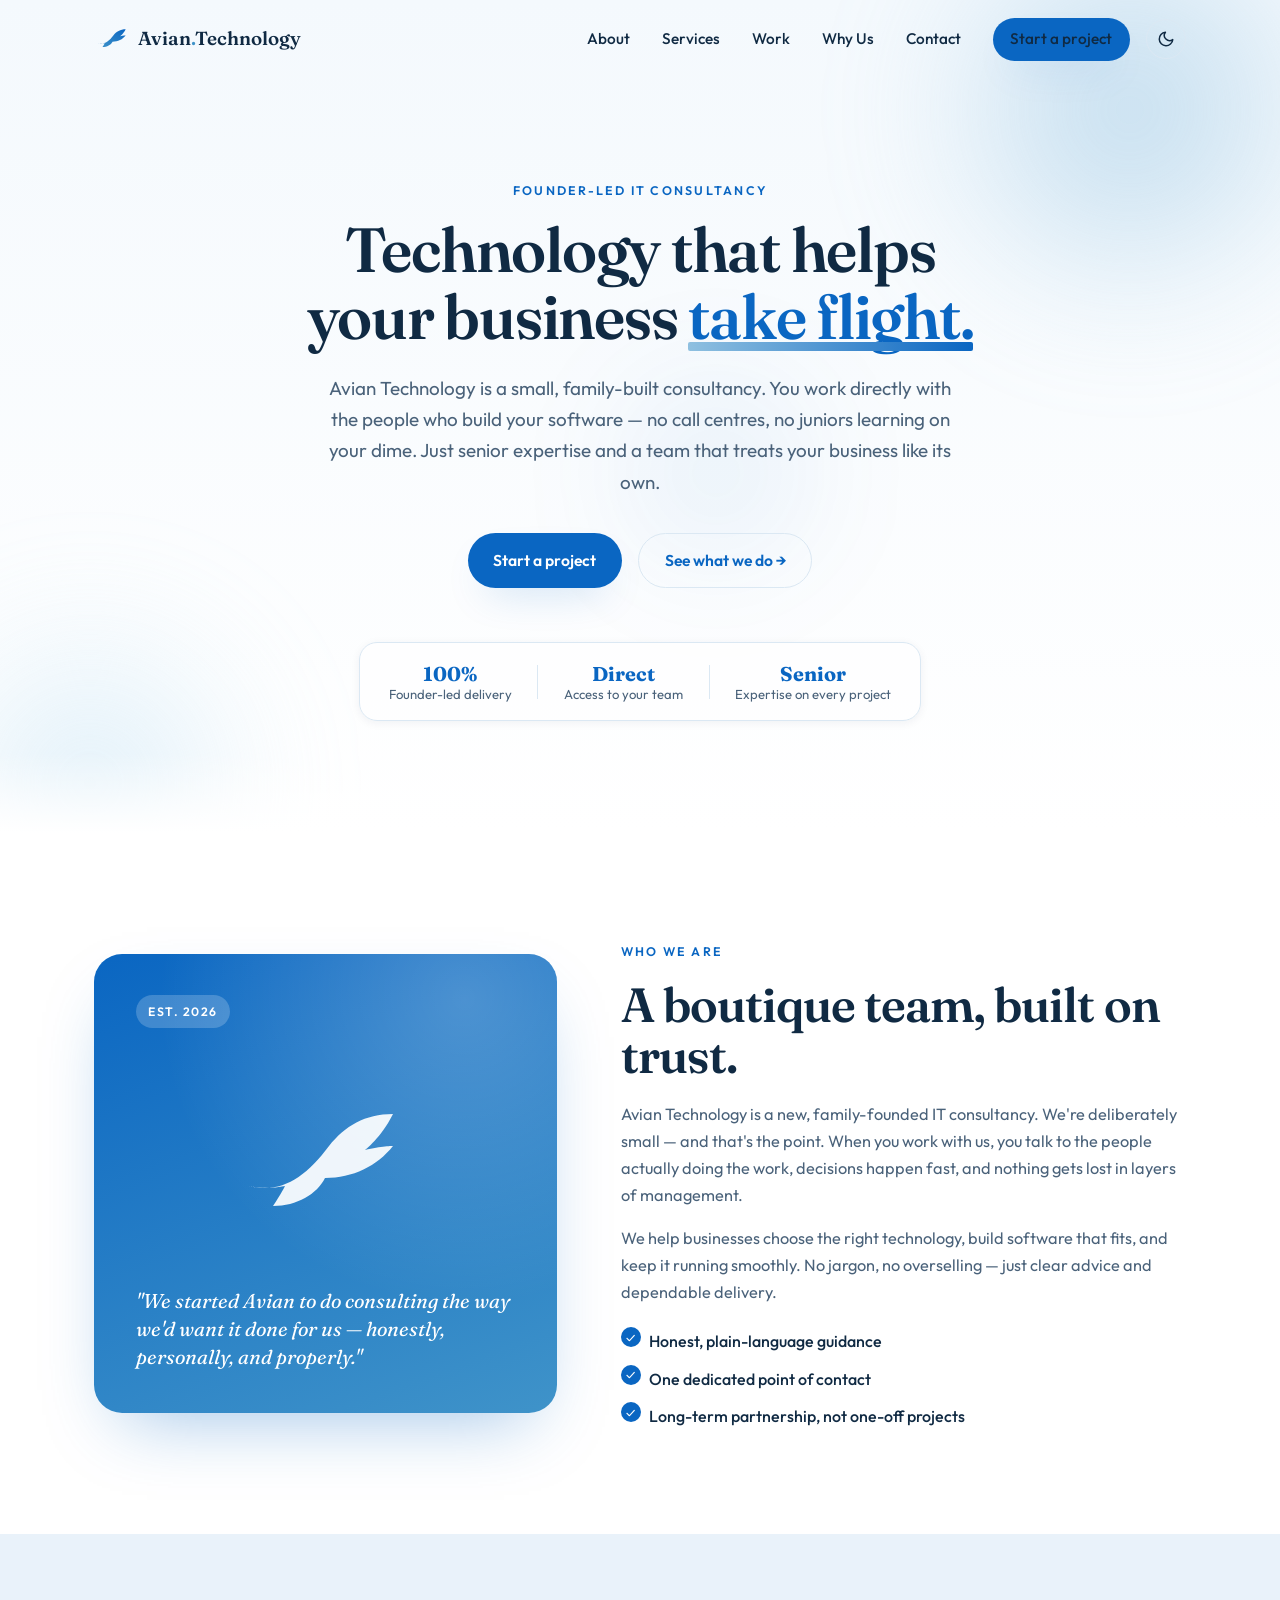
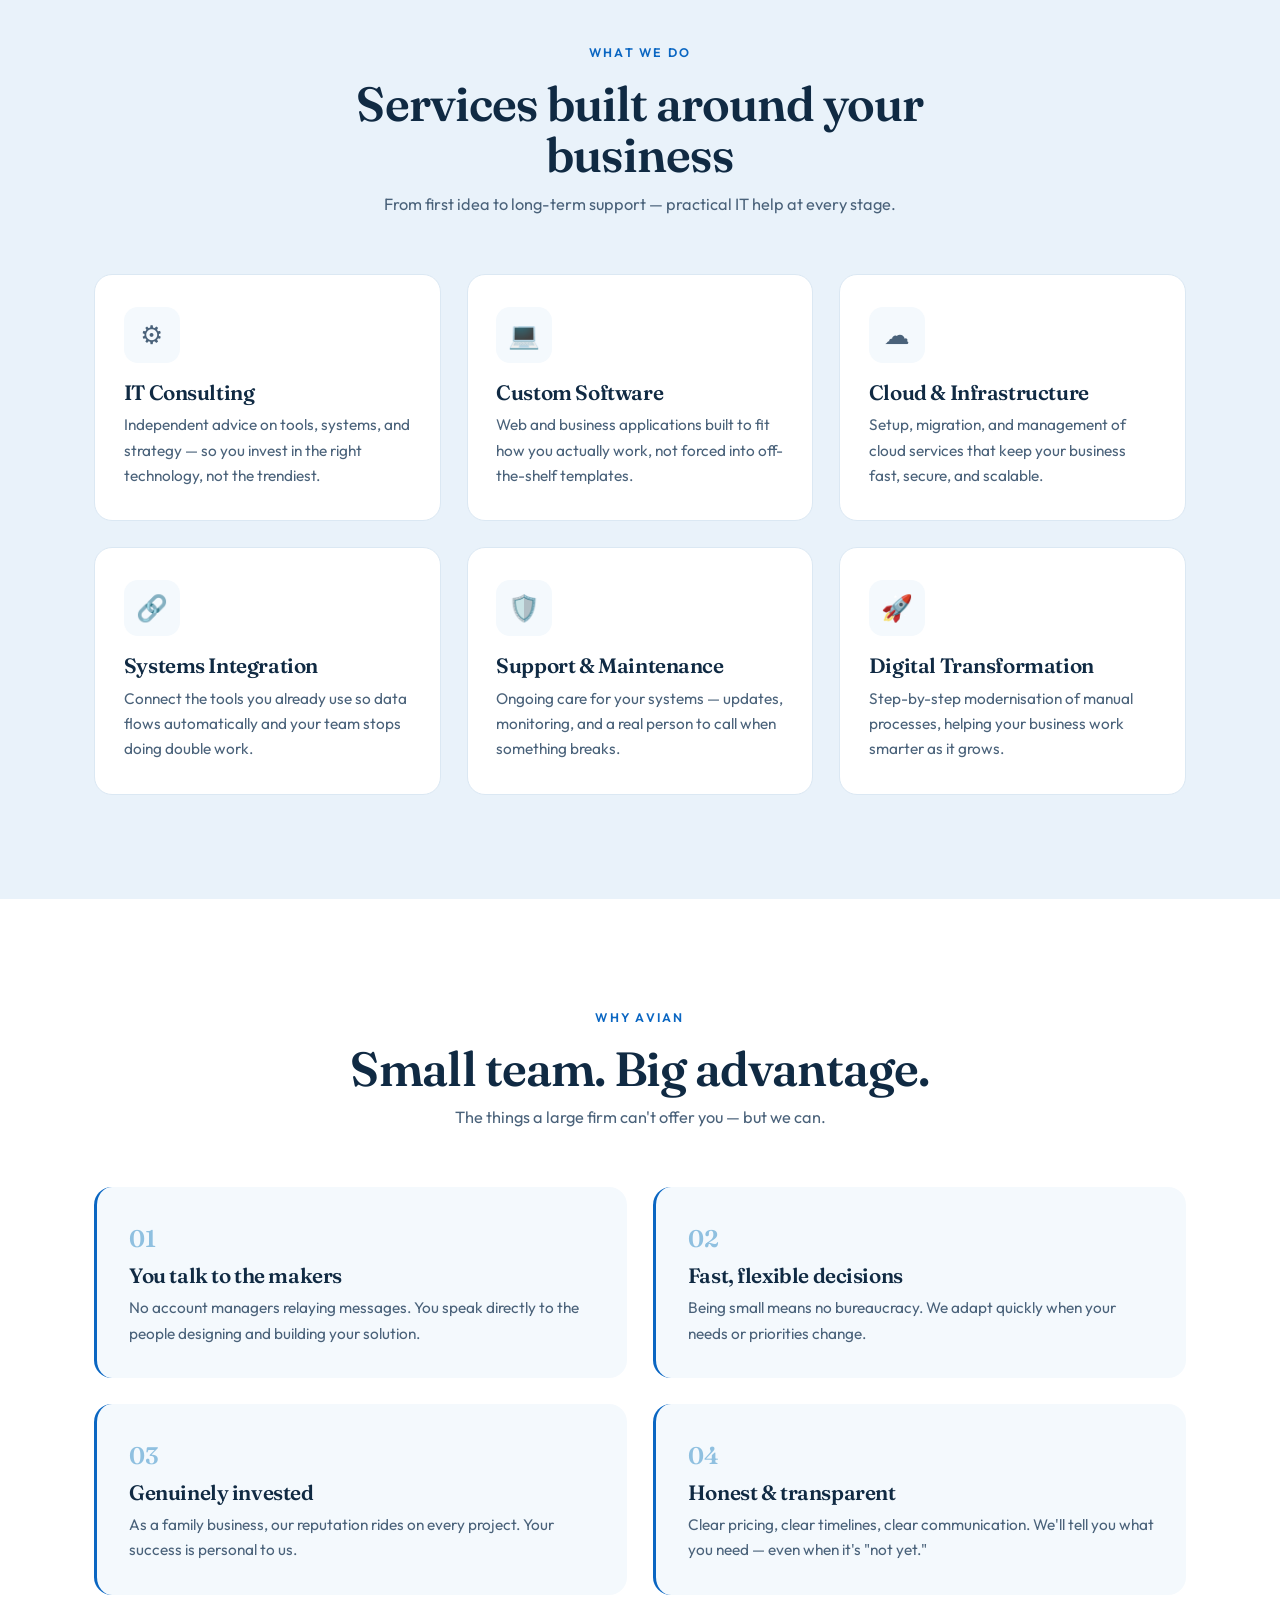
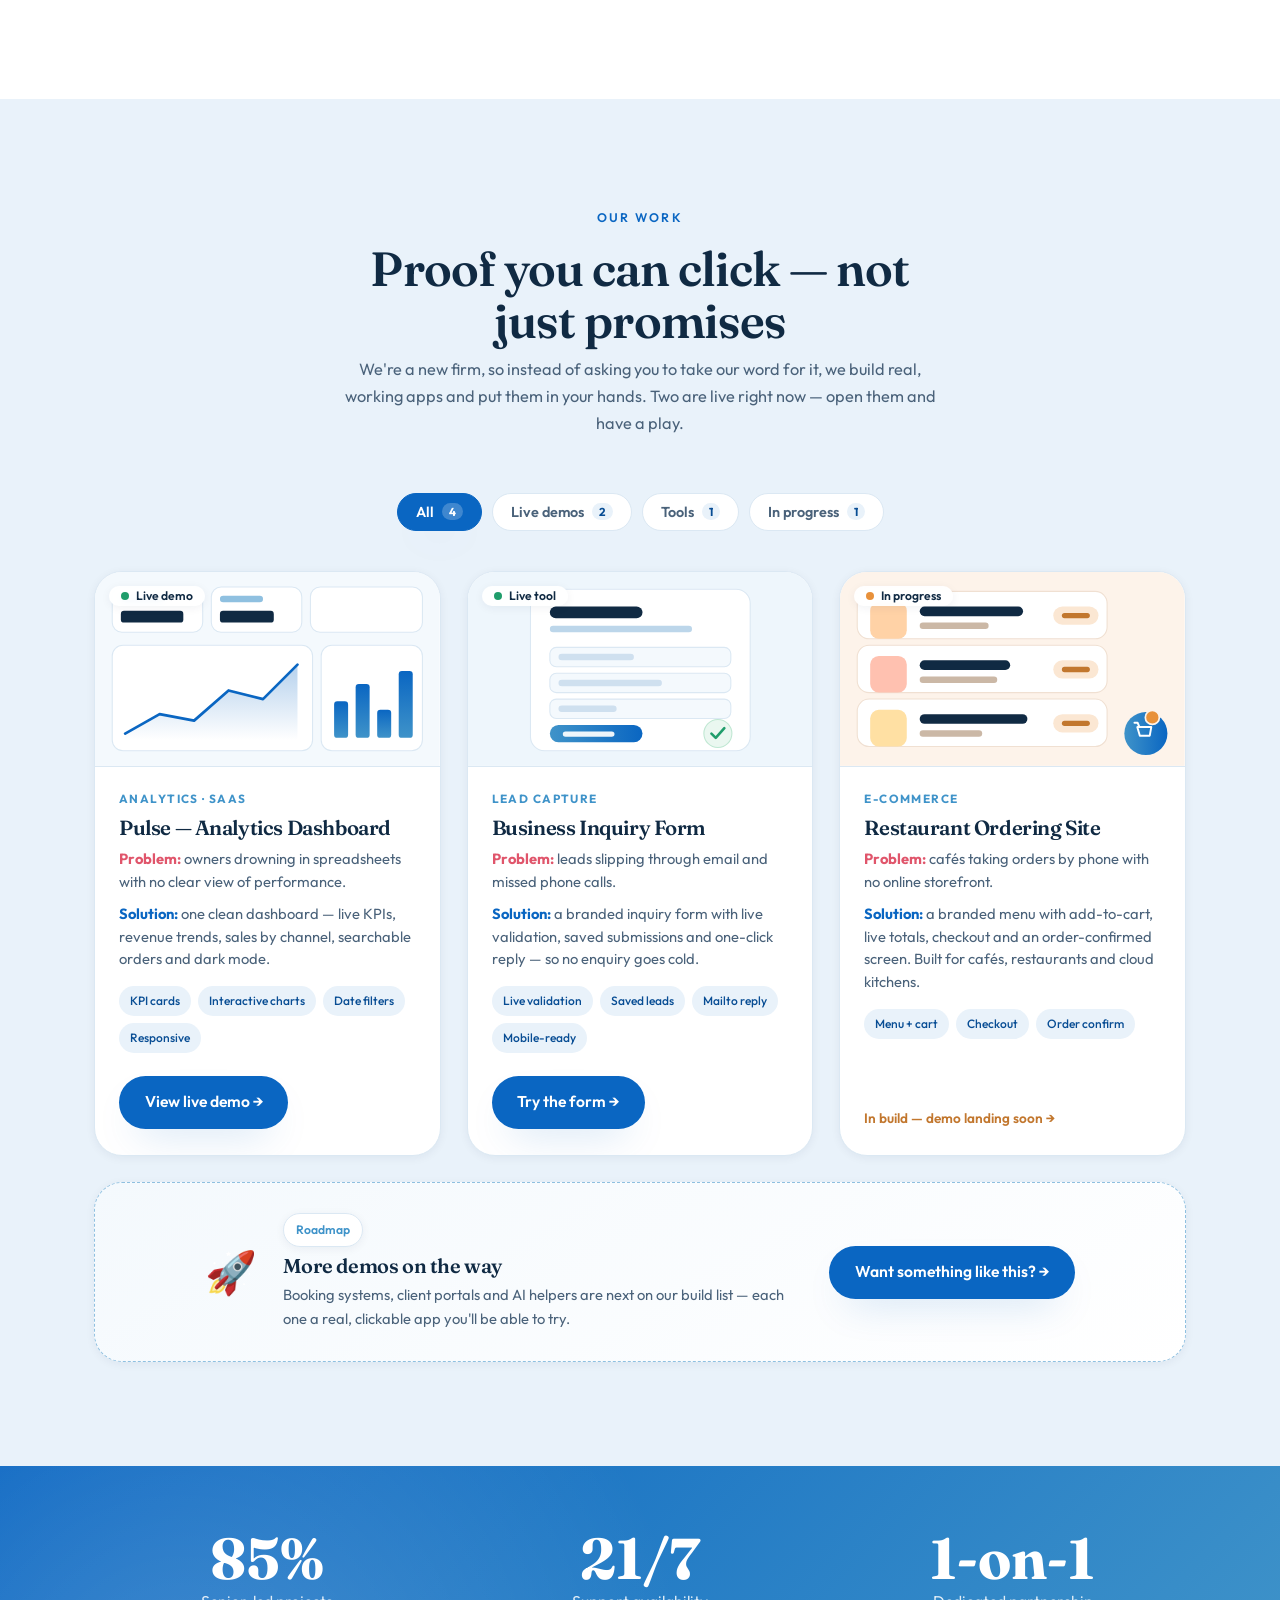
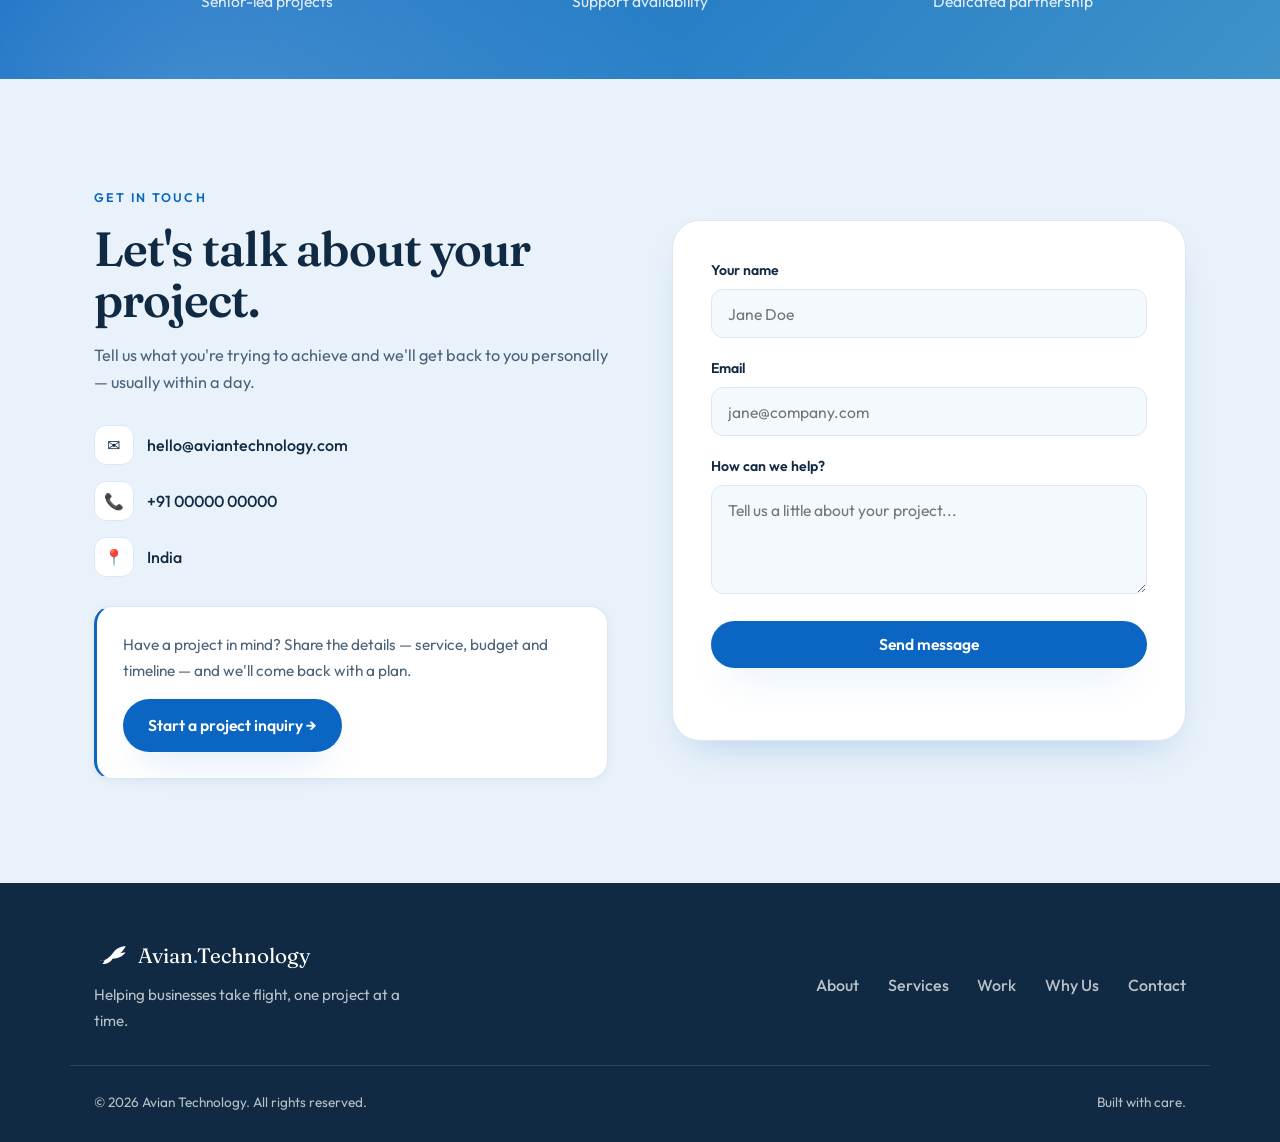
==== commit ad7d3067: "Add dark mode with shared theme across all pages - Site-wide dark mode toggle (persisted, respects s" ====
--- a/index.html
+++ b/index.html
@@ -10,6 +10,16 @@
   <link rel="preconnect" href="https://fonts.gstatic.com" crossorigin />
   <link href="https://fonts.googleapis.com/css2?family=Fraunces:opsz,wght@9..144,400;9..144,500;9..144,600;9..144,700&family=Outfit:wght@300;400;500;600;700&display=swap" rel="stylesheet" />
   <link rel="stylesheet" href="styles.css" />
+  <script>
+    /* set theme before paint to avoid a flash */
+    (function () {
+      try {
+        var t = localStorage.getItem('avian-theme');
+        if (!t) t = window.matchMedia('(prefers-color-scheme: dark)').matches ? 'dark' : 'light';
+        document.documentElement.setAttribute('data-theme', t);
+      } catch (e) {}
+    })();
+  </script>
 </head>
 <body>
   <!-- ===== Navigation ===== -->
@@ -23,16 +33,23 @@
         </svg>
         <span class="brand__text">Avian<span class="brand__dot">.</span>Technology</span>
       </a>
-      <nav class="nav__links" id="navLinks">
-        <a href="#about">About</a>
-        <a href="#services">Services</a>
-        <a href="#why">Why Us</a>
-        <a href="#contact">Contact</a>
-        <a href="inquiry-form/index.html" class="btn btn--small">Start a project</a>
-      </nav>
-      <button class="nav__toggle" id="navToggle" aria-label="Toggle menu" aria-expanded="false">
-        <span></span><span></span><span></span>
-      </button>
+      <div class="nav__actions">
+        <nav class="nav__links" id="navLinks">
+          <a href="#about">About</a>
+          <a href="#services">Services</a>
+          <a href="#work">Work</a>
+          <a href="#why">Why Us</a>
+          <a href="#contact">Contact</a>
+          <a href="inquiry-form/index.html" class="btn btn--small">Start a project</a>
+        </nav>
+        <button class="theme-toggle" id="themeToggle" type="button" aria-label="Toggle dark mode" title="Toggle dark mode">
+          <svg class="icon-moon" viewBox="0 0 24 24" fill="none" stroke="currentColor" stroke-width="2" stroke-linecap="round" stroke-linejoin="round" aria-hidden="true"><path d="M21 12.79A9 9 0 1 1 11.21 3 7 7 0 0 0 21 12.79z"/></svg>
+          <svg class="icon-sun" viewBox="0 0 24 24" fill="none" stroke="currentColor" stroke-width="2" stroke-linecap="round" stroke-linejoin="round" aria-hidden="true"><circle cx="12" cy="12" r="4"/><path d="M12 2v2M12 20v2M4.93 4.93l1.41 1.41M17.66 17.66l1.41 1.41M2 12h2M20 12h2M6.34 17.66l-1.41 1.41M19.07 4.93l-1.41 1.41"/></svg>
+        </button>
+        <button class="nav__toggle" id="navToggle" aria-label="Toggle menu" aria-expanded="false">
+          <span></span><span></span><span></span>
+        </button>
+      </div>
     </div>
   </header>
 
@@ -177,6 +194,160 @@
     </div>
   </section>
 
+  <!-- ===== Work / Showcase ===== -->
+  <section class="section section--tint" id="work">
+    <div class="container">
+      <div class="section__head">
+        <p class="eyebrow reveal">Our work</p>
+        <h2 class="reveal">Proof you can click — not just promises</h2>
+        <p class="section__lead reveal">We're a new firm, so instead of asking you to take our word for it, we build real, working apps and put them in your hands. Two are live right now — open them and have a play.</p>
+      </div>
+
+      <!-- Filter tabs -->
+      <div class="work-filter reveal" role="tablist" aria-label="Filter projects by type">
+        <button class="work-filter__btn is-active" data-filter="all" role="tab" aria-selected="true">All <span>4</span></button>
+        <button class="work-filter__btn" data-filter="live" role="tab" aria-selected="false">Live demos <span>2</span></button>
+        <button class="work-filter__btn" data-filter="tool" role="tab" aria-selected="false">Tools <span>1</span></button>
+        <button class="work-filter__btn" data-filter="soon" role="tab" aria-selected="false">In progress <span>1</span></button>
+      </div>
+
+      <div class="work-grid" id="workGrid">
+
+        <!-- Pulse — Analytics Dashboard -->
+        <article class="work__card reveal" data-cat="live demo">
+          <a class="work__media" href="analytics-dashboard/index.html" target="_blank" rel="noopener" aria-label="Open the Pulse analytics dashboard demo">
+            <span class="work__badge"><span class="work__live"></span> Live demo</span>
+            <svg viewBox="0 0 320 180" class="work__thumb" aria-hidden="true">
+              <defs>
+                <linearGradient id="wkArea" x1="0" y1="0" x2="0" y2="1"><stop offset="0" stop-color="#0a66c2" stop-opacity=".30"/><stop offset="1" stop-color="#0a66c2" stop-opacity="0"/></linearGradient>
+                <linearGradient id="wkBar" x1="0" y1="0" x2="0" y2="1"><stop offset="0" stop-color="#0a66c2"/><stop offset="1" stop-color="#3f93c9"/></linearGradient>
+              </defs>
+              <rect width="320" height="180" fill="#f4f9fd"/>
+              <rect x="16" y="14" width="84" height="42" rx="9" fill="#fff" stroke="#dbe8f3"/>
+              <rect x="108" y="14" width="84" height="42" rx="9" fill="#fff" stroke="#dbe8f3"/>
+              <rect x="200" y="14" width="104" height="42" rx="9" fill="#fff" stroke="#dbe8f3"/>
+              <rect x="24" y="22" width="40" height="6" rx="3" fill="#8fc0e0"/>
+              <rect x="24" y="36" width="58" height="11" rx="3" fill="#102a43"/>
+              <rect x="116" y="22" width="40" height="6" rx="3" fill="#8fc0e0"/>
+              <rect x="116" y="36" width="50" height="11" rx="3" fill="#102a43"/>
+              <rect x="16" y="68" width="186" height="98" rx="10" fill="#fff" stroke="#dbe8f3"/>
+              <path d="M28 150 L60 132 L92 138 L124 110 L156 118 L188 86 L188 156 L28 156 Z" fill="url(#wkArea)"/>
+              <path d="M28 150 L60 132 L92 138 L124 110 L156 118 L188 86" fill="none" stroke="#0a66c2" stroke-width="2.5" stroke-linecap="round" stroke-linejoin="round"/>
+              <rect x="210" y="68" width="94" height="98" rx="10" fill="#fff" stroke="#dbe8f3"/>
+              <rect x="222" y="120" width="13" height="34" rx="3" fill="url(#wkBar)"/>
+              <rect x="242" y="104" width="13" height="50" rx="3" fill="url(#wkBar)"/>
+              <rect x="262" y="128" width="13" height="26" rx="3" fill="url(#wkBar)"/>
+              <rect x="282" y="92"  width="13" height="62" rx="3" fill="url(#wkBar)"/>
+            </svg>
+          </a>
+          <div class="work__body">
+            <span class="work__cat">Analytics · SaaS</span>
+            <h3>Pulse — Analytics Dashboard</h3>
+            <p class="work__problem"><strong>Problem:</strong> owners drowning in spreadsheets with no clear view of performance.</p>
+            <p class="work__solution"><strong>Solution:</strong> one clean dashboard — live KPIs, revenue trends, sales by channel, searchable orders and dark mode.</p>
+            <div class="work__tags">
+              <span>KPI cards</span><span>Interactive charts</span><span>Date filters</span><span>Responsive</span>
+            </div>
+            <a class="btn" href="analytics-dashboard/index.html" target="_blank" rel="noopener">View live demo →</a>
+          </div>
+        </article>
+
+        <!-- Business Inquiry Form -->
+        <article class="work__card reveal" data-cat="live tool">
+          <a class="work__media" href="inquiry-form/index.html" target="_blank" rel="noopener" aria-label="Open the business inquiry form demo">
+            <span class="work__badge"><span class="work__live"></span> Live tool</span>
+            <svg viewBox="0 0 320 180" class="work__thumb" aria-hidden="true">
+              <defs>
+                <linearGradient id="wkBtn" x1="0" y1="0" x2="1" y2="0"><stop offset="0" stop-color="#3f93c9"/><stop offset="1" stop-color="#0a66c2"/></linearGradient>
+              </defs>
+              <rect width="320" height="180" fill="#eef6fc"/>
+              <rect x="58" y="16" width="204" height="150" rx="13" fill="#fff" stroke="#dbe8f3"/>
+              <rect x="76" y="32" width="86" height="11" rx="5.5" fill="#102a43"/>
+              <rect x="76" y="50" width="132" height="6" rx="3" fill="#bcd6ea"/>
+              <rect x="76" y="70" width="168" height="18" rx="6" fill="#f4f9fd" stroke="#dbe8f3"/>
+              <rect x="76" y="94" width="168" height="18" rx="6" fill="#f4f9fd" stroke="#dbe8f3"/>
+              <rect x="76" y="118" width="168" height="18" rx="6" fill="#f4f9fd" stroke="#dbe8f3"/>
+              <rect x="84" y="76" width="70" height="6" rx="3" fill="#cfe0ef"/>
+              <rect x="84" y="100" width="96" height="6" rx="3" fill="#cfe0ef"/>
+              <rect x="84" y="124" width="54" height="6" rx="3" fill="#cfe0ef"/>
+              <rect x="76" y="142" width="86" height="16" rx="8" fill="url(#wkBtn)"/>
+              <rect x="88" y="148" width="48" height="5" rx="2.5" fill="#fff" opacity=".92"/>
+              <circle cx="232" cy="150" r="13" fill="#eaf7f0" stroke="#bfe7d2"/>
+              <path d="M226 150 l4 4 l8 -9" fill="none" stroke="#1f9d6b" stroke-width="2.4" stroke-linecap="round" stroke-linejoin="round"/>
+            </svg>
+          </a>
+          <div class="work__body">
+            <span class="work__cat">Lead capture</span>
+            <h3>Business Inquiry Form</h3>
+            <p class="work__problem"><strong>Problem:</strong> leads slipping through email and missed phone calls.</p>
+            <p class="work__solution"><strong>Solution:</strong> a branded inquiry form with live validation, saved submissions and one-click reply — so no enquiry goes cold.</p>
+            <div class="work__tags">
+              <span>Live validation</span><span>Saved leads</span><span>Mailto reply</span><span>Mobile-ready</span>
+            </div>
+            <a class="btn" href="inquiry-form/index.html" target="_blank" rel="noopener">Try the form →</a>
+          </div>
+        </article>
+
+        <!-- Restaurant Ordering Site (in progress) -->
+        <article class="work__card reveal" data-cat="soon">
+          <div class="work__media work__media--static">
+            <span class="work__badge work__badge--prog"><span class="work__dot"></span> In progress</span>
+            <svg viewBox="0 0 320 180" class="work__thumb" aria-hidden="true">
+              <defs>
+                <linearGradient id="wkCart" x1="0" y1="0" x2="1" y2="0"><stop offset="0" stop-color="#3f93c9"/><stop offset="1" stop-color="#0a66c2"/></linearGradient>
+              </defs>
+              <rect width="320" height="180" fill="#fdf3ea"/>
+              <rect x="16" y="18" width="232" height="44" rx="11" fill="#fff" stroke="#f0e0d2"/>
+              <rect x="16" y="68" width="232" height="44" rx="11" fill="#fff" stroke="#f0e0d2"/>
+              <rect x="16" y="118" width="232" height="44" rx="11" fill="#fff" stroke="#f0e0d2"/>
+              <rect x="28" y="28" width="34" height="34" rx="8" fill="#ffd2a6"/>
+              <rect x="28" y="78" width="34" height="34" rx="8" fill="#ffc1b0"/>
+              <rect x="28" y="128" width="34" height="34" rx="8" fill="#ffe0a3"/>
+              <rect x="74" y="32" width="96" height="9" rx="4.5" fill="#102a43"/>
+              <rect x="74" y="47" width="64" height="6" rx="3" fill="#cbb8a6"/>
+              <rect x="74" y="82" width="84" height="9" rx="4.5" fill="#102a43"/>
+              <rect x="74" y="97" width="72" height="6" rx="3" fill="#cbb8a6"/>
+              <rect x="74" y="132" width="100" height="9" rx="4.5" fill="#102a43"/>
+              <rect x="74" y="147" width="58" height="6" rx="3" fill="#cbb8a6"/>
+              <rect x="198" y="32" width="42" height="17" rx="8.5" fill="#fbe7d3"/><rect x="206" y="38" width="26" height="5" rx="2.5" fill="#c2772e"/>
+              <rect x="198" y="82" width="42" height="17" rx="8.5" fill="#fbe7d3"/><rect x="206" y="88" width="26" height="5" rx="2.5" fill="#c2772e"/>
+              <rect x="198" y="132" width="42" height="17" rx="8.5" fill="#fbe7d3"/><rect x="206" y="138" width="26" height="5" rx="2.5" fill="#c2772e"/>
+              <circle cx="284" cy="150" r="20" fill="url(#wkCart)"/>
+              <path d="M276 144 h13 l-1.4 8 h-9.2 z M278 144 l-1.6 -4 h-3" fill="none" stroke="#fff" stroke-width="1.8" stroke-linecap="round" stroke-linejoin="round"/>
+              <circle cx="290" cy="135" r="6.5" fill="#e8913a" stroke="#fdf3ea" stroke-width="1.6"/>
+            </svg>
+          </div>
+          <div class="work__body">
+            <span class="work__cat">E-commerce</span>
+            <h3>Restaurant Ordering Site</h3>
+            <p class="work__problem"><strong>Problem:</strong> cafés taking orders by phone with no online storefront.</p>
+            <p class="work__solution"><strong>Solution:</strong> a branded menu with add-to-cart, live totals, checkout and an order-confirmed screen. Built for cafés, restaurants and cloud kitchens.</p>
+            <div class="work__tags">
+              <span>Menu + cart</span><span>Checkout</span><span>Order confirm</span>
+            </div>
+            <span class="work__statusnote">In build — demo landing soon →</span>
+          </div>
+        </article>
+
+        <!-- More on the way (full-width banner) -->
+        <article class="work__card work__card--soon reveal" data-cat="soon">
+          <div class="work__soon-inner">
+            <div class="work__soon-icon">🚀</div>
+            <div class="work__soon-text">
+              <span class="work__badge work__badge--soon">Roadmap</span>
+              <h3>More demos on the way</h3>
+              <p>Booking systems, client portals and AI helpers are next on our build list — each one a real, clickable app you'll be able to try.</p>
+            </div>
+            <a class="btn" href="inquiry-form/index.html">Want something like this? →</a>
+          </div>
+        </article>
+
+      </div>
+
+      <p class="work-empty" id="workEmpty" hidden>Nothing in this category yet — check back soon.</p>
+    </div>
+  </section>
+
   <!-- ===== Stats ===== -->
   <section class="stats" id="stats">
     <div class="container grid grid--3 stats__grid">
@@ -246,6 +417,7 @@
       <nav class="footer__links">
         <a href="#about">About</a>
         <a href="#services">Services</a>
+        <a href="#work">Work</a>
         <a href="#why">Why Us</a>
         <a href="#contact">Contact</a>
       </nav>
--- a/styles.css
+++ b/styles.css
@@ -94,6 +94,13 @@
 .nav__links { display: flex; align-items: center; gap: 2rem; }
 .nav__links a { font-weight: 500; font-size: .96rem; color: var(--navy); transition: color .2s; }
 .nav__links a:not(.btn):hover { color: var(--bold); }
+.nav__actions { display: flex; align-items: center; gap: 1rem; }
+.theme-toggle { display: inline-flex; align-items: center; justify-content: center; width: 40px; height: 40px; border-radius: 999px; background: transparent; border: 1.5px solid var(--line); color: var(--navy); cursor: pointer; flex-shrink: 0; transition: background .2s, border-color .2s, color .2s, transform .2s; }
+.theme-toggle:hover { border-color: var(--ocean-soft); color: var(--bold); transform: translateY(-1px); }
+.theme-toggle svg { width: 18px; height: 18px; }
+.theme-toggle .icon-sun { display: none; }
+:root[data-theme="dark"] .theme-toggle .icon-sun { display: block; }
+:root[data-theme="dark"] .theme-toggle .icon-moon { display: none; }
 .nav__toggle { display: none; flex-direction: column; gap: 5px; background: none; border: none; cursor: pointer; padding: 6px; }
 .nav__toggle span { width: 24px; height: 2px; background: var(--navy); border-radius: 2px; transition: .3s; }
 .nav__toggle.open span:nth-child(1) { transform: translateY(7px) rotate(45deg); }
@@ -101,7 +108,7 @@
 .nav__toggle.open span:nth-child(3) { transform: translateY(-7px) rotate(-45deg); }
 
 /* ===== Hero ===== */
-.hero { position: relative; padding: 11rem 0 7rem; overflow: hidden; background: linear-gradient(180deg, var(--mist) 0%, #fff 100%); }
+.hero { position: relative; padding: 11rem 0 7rem; overflow: hidden; background: linear-gradient(180deg, var(--mist) 0%, var(--white) 100%); }
 .hero__bg { position: absolute; inset: 0; z-index: 0; }
 .orb { position: absolute; border-radius: 50%; filter: blur(60px); opacity: .55; }
 .orb--1 { width: 460px; height: 460px; top: -120px; right: -80px; background: radial-gradient(circle, var(--ocean-soft), transparent 70%); }
@@ -119,7 +126,7 @@
 .hero__trust strong { font-family: var(--font-display); font-size: 1.25rem; color: var(--bold); }
 .hero__trust span { font-size: .82rem; color: var(--slate); }
 .hero__trust .divider { width: 1px; height: 34px; background: var(--line); }
-.hero__fade { position: absolute; bottom: 0; left: 0; right: 0; height: 80px; background: linear-gradient(180deg, transparent, #fff); }
+.hero__fade { position: absolute; bottom: 0; left: 0; right: 0; height: 80px; background: linear-gradient(180deg, transparent, var(--white)); }
 
 /* ===== Sections ===== */
 .section { padding: 6.5rem 0; }
@@ -144,7 +151,7 @@
 .grid { display: grid; gap: 1.6rem; }
 .grid--2 { grid-template-columns: repeat(2, 1fr); }
 .grid--3 { grid-template-columns: repeat(3, 1fr); }
-.card { background: #fff; border: 1px solid var(--line); border-radius: var(--radius); padding: 2rem 1.8rem; transition: transform .3s, box-shadow .3s, border-color .3s; }
+.card { background: var(--white); border: 1px solid var(--line); border-radius: var(--radius); padding: 2rem 1.8rem; transition: transform .3s, box-shadow .3s, border-color .3s; }
 .card:hover { transform: translateY(-6px); box-shadow: var(--shadow); border-color: var(--ocean-soft); }
 .card__icon { width: 56px; height: 56px; display: grid; place-items: center; font-size: 1.6rem; background: var(--mist); border-radius: 14px; margin-bottom: 1.2rem; }
 .card h3 { margin-bottom: .5rem; }
@@ -169,14 +176,14 @@
 .contact__info h2 { margin-bottom: 1rem; }
 .contact__list { list-style: none; margin-top: 1.8rem; display: grid; gap: 1rem; }
 .contact__list li { display: flex; align-items: center; gap: .8rem; font-weight: 500; color: var(--navy); }
-.contact__list span { width: 40px; height: 40px; display: grid; place-items: center; background: #fff; border: 1px solid var(--line); border-radius: 12px; }
-.contact__cta { margin-top: 1.8rem; padding: 1.6rem; background: #fff; border: 1px solid var(--line); border-left: 3px solid var(--bold); border-radius: var(--radius); box-shadow: var(--shadow-sm); }
+.contact__list span { width: 40px; height: 40px; display: grid; place-items: center; background: var(--white); border: 1px solid var(--line); border-radius: 12px; }
+.contact__cta { margin-top: 1.8rem; padding: 1.6rem; background: var(--white); border: 1px solid var(--line); border-left: 3px solid var(--bold); border-radius: var(--radius); box-shadow: var(--shadow-sm); }
 .contact__cta p { font-size: .96rem; margin-bottom: 1rem; }
-.contact__form { background: #fff; padding: 2.4rem; border-radius: var(--radius-lg); box-shadow: var(--shadow); border: 1px solid var(--line); }
+.contact__form { background: var(--white); padding: 2.4rem; border-radius: var(--radius-lg); box-shadow: var(--shadow); border: 1px solid var(--line); }
 .field { margin-bottom: 1.2rem; }
 .field label { display: block; font-size: .88rem; font-weight: 600; color: var(--navy); margin-bottom: .4rem; }
 .field input, .field textarea { width: 100%; padding: .85rem 1rem; border: 1.5px solid var(--line); border-radius: 12px; font-family: var(--font-body); font-size: .98rem; color: var(--navy); background: var(--mist); transition: border-color .2s, box-shadow .2s, background .2s; }
-.field input:focus, .field textarea:focus { outline: none; border-color: var(--bold); background: #fff; box-shadow: 0 0 0 4px rgba(10,102,194,.12); }
+.field input:focus, .field textarea:focus { outline: none; border-color: var(--bold); background: var(--white); box-shadow: 0 0 0 4px rgba(10,102,194,.12); }
 .field textarea { resize: vertical; }
 .form__note { margin-top: 1rem; font-size: .92rem; font-weight: 600; text-align: center; min-height: 1.2em; }
 .form__note.ok { color: #1a7a4a; }
@@ -224,3 +231,128 @@
   *, *::before, *::after { animation: none !important; transition: none !important; }
   .reveal { opacity: 1; transform: none; }
 }
+
+/* ===== Work / Showcase ===== */
+/* Filter tabs */
+.work-filter {
+  display: flex; flex-wrap: wrap; justify-content: center; gap: 10px;
+  margin: 0 auto 40px;
+}
+.work-filter__btn {
+  font-family: var(--font-body); cursor: pointer;
+  display: inline-flex; align-items: center; gap: 8px;
+  background: var(--white); border: 1px solid var(--line); color: var(--slate);
+  font-size: .9rem; font-weight: 600; padding: 9px 18px; border-radius: 999px;
+  transition: background .2s, color .2s, border-color .2s, transform .2s;
+}
+.work-filter__btn:hover { border-color: var(--ocean-soft); color: var(--navy); transform: translateY(-1px); }
+.work-filter__btn span {
+  font-size: .72rem; font-weight: 700; line-height: 1;
+  background: var(--tint); color: var(--bold-deep);
+  padding: 3px 7px; border-radius: 999px; transition: background .2s, color .2s;
+}
+.work-filter__btn.is-active { background: var(--bold); border-color: var(--bold); color: #fff; box-shadow: var(--shadow); }
+.work-filter__btn.is-active span { background: rgba(255,255,255,.22); color: #fff; }
+
+/* Grid */
+.work-grid { display: grid; grid-template-columns: repeat(3, 1fr); gap: 26px; align-items: stretch; }
+
+.work__card {
+  background: var(--white); border: 1px solid var(--line); border-radius: var(--radius-lg);
+  box-shadow: var(--shadow-sm); overflow: hidden; display: flex; flex-direction: column;
+  transition: transform .25s ease, box-shadow .25s ease, border-color .25s ease;
+}
+.work__card:hover { transform: translateY(-5px); box-shadow: var(--shadow-lg); border-color: var(--ocean-soft); }
+.work__card.is-hidden { display: none; }
+.work__card:not(.is-hidden).is-shown { animation: workIn .4s ease both; }
+@keyframes workIn { from { opacity: 0; transform: translateY(12px) scale(.98); } to { opacity: 1; transform: none; } }
+
+.work__media { position: relative; display: block; line-height: 0; border-bottom: 1px solid var(--line); }
+.work__media--static { cursor: default; }
+.work__thumb { width: 100%; height: auto; display: block; }
+.work__badge {
+  position: absolute; top: 14px; left: 14px; z-index: 2;
+  display: inline-flex; align-items: center; gap: 7px;
+  background: rgba(255,255,255,.92); backdrop-filter: blur(4px);
+  color: var(--navy); font-size: .76rem; font-weight: 600;
+  padding: 6px 12px; border-radius: 999px; box-shadow: var(--shadow-sm);
+}
+.work__live { width: 8px; height: 8px; border-radius: 50%; background: #1f9d6b; box-shadow: 0 0 0 0 rgba(31,157,107,.5); animation: workPulse 2s infinite; }
+@keyframes workPulse { 0%{box-shadow:0 0 0 0 rgba(31,157,107,.5);} 70%{box-shadow:0 0 0 7px rgba(31,157,107,0);} 100%{box-shadow:0 0 0 0 rgba(31,157,107,0);} }
+.work__badge--prog { color: var(--navy); }
+.work__dot { width: 8px; height: 8px; border-radius: 50%; background: #e8913a; }
+
+.work__body { padding: 22px 24px 26px; display: flex; flex-direction: column; gap: 9px; flex: 1; }
+.work__cat { font-size: .74rem; font-weight: 700; letter-spacing: .12em; text-transform: uppercase; color: var(--ocean); }
+.work__body h3 { font-size: 1.28rem; }
+.work__problem, .work__solution { font-size: .92rem; color: var(--slate); line-height: 1.55; }
+.work__problem strong { color: #e0556b; }
+.work__solution strong { color: var(--bold); }
+.work__tags { display: flex; flex-wrap: wrap; gap: 7px; margin: 6px 0 14px; }
+.work__tags span { background: var(--tint); color: var(--bold-deep); font-size: .75rem; font-weight: 500; padding: 5px 11px; border-radius: 999px; }
+.work__body .btn { align-self: flex-start; margin-top: auto; }
+.work__statusnote { margin-top: auto; color: #c2772e; font-weight: 600; font-size: .85rem; }
+
+/* Roadmap card — spans full grid width as a CTA banner */
+.work__card--soon {
+  grid-column: 1 / -1;
+  background: linear-gradient(150deg, var(--mist), var(--white));
+  border-style: dashed; border-color: var(--ocean-soft);
+  text-align: center;
+}
+.work__card--soon:hover { transform: none; box-shadow: var(--shadow-sm); border-color: var(--ocean-soft); }
+.work__soon-inner { padding: 30px 30px; display: flex; flex-direction: column; align-items: center; gap: 14px; }
+.work__soon-icon { font-size: 2.6rem; line-height: 1; }
+.work__soon-text { display: flex; flex-direction: column; align-items: center; gap: 6px; }
+.work__card--soon h3 { font-size: 1.25rem; }
+.work__card--soon p { color: var(--slate); max-width: 520px; font-size: .92rem; }
+.work__badge--soon { position: static; background: var(--white); border: 1px solid var(--line); color: var(--ocean); margin-bottom: 2px; }
+.work__card--soon .btn { white-space: nowrap; }
+@media (min-width: 721px) {
+  .work__soon-inner { flex-direction: row; text-align: left; justify-content: center; gap: 26px; padding: 30px 36px; }
+  .work__soon-text { align-items: flex-start; }
+}
+
+.work-empty { text-align: center; color: var(--slate); margin-top: 28px; font-size: 1rem; }
+
+@media (max-width: 980px) {
+  .work-grid { grid-template-columns: repeat(2, 1fr); }
+}
+@media (max-width: 640px) {
+  .work-grid { grid-template-columns: 1fr; }
+  .work__body { padding: 20px 20px 24px; }
+}
+
+/* ============================================================
+   Dark mode  —  toggled via [data-theme="dark"] on <html>
+   ============================================================ */
+:root[data-theme="dark"] {
+  --mist:       #13293c;
+  --tint:       #0e2034;
+  --ocean-soft: #6fa8cf;
+  --ocean:      #4a9bd4;
+  --bold:       #3b9be8;
+  --bold-deep:  #2f86d0;
+  --navy:       #e9f2fb;   /* now light: text & headings */
+  --slate:      #aabfd2;
+  --white:      #0f2438;   /* raised surface (cards, forms) */
+  --line:       #253c52;
+  --shadow-sm:  0 2px 10px rgba(0,0,0,.45);
+  --shadow:     0 18px 40px -18px rgba(0,0,0,.6);
+  --shadow-lg:  0 30px 70px -28px rgba(0,0,0,.7);
+}
+:root[data-theme="dark"] body { background: #0a1826; }            /* page is darker than cards */
+:root[data-theme="dark"] .nav.scrolled { background: rgba(10,24,38,.85); }
+:root[data-theme="dark"] .hero__trust { background: rgba(255,255,255,.05); }
+:root[data-theme="dark"] .footer { background: #06121e; }
+:root[data-theme="dark"] .work__badge { color: #0b1f33; }
+/* tone down bright branded surfaces so they don't glare on the dark page */
+:root[data-theme="dark"] .about__card { background: linear-gradient(160deg, #1d6098, #123f63); box-shadow: 0 20px 50px -24px rgba(0,0,0,.7); }
+:root[data-theme="dark"] .stats { background: linear-gradient(135deg, #1d6098, #123f63); }
+:root[data-theme="dark"] .work__thumb { filter: brightness(.82) saturate(.92); transition: filter .25s ease; }
+:root[data-theme="dark"] .work__card:hover .work__thumb { filter: brightness(1) saturate(1); }         /* keep dark text on light pill over screenshots */
+:root[data-theme="dark"] .work-filter__btn span,
+:root[data-theme="dark"] .work__tags span { background: rgba(255,255,255,.08); color: var(--ocean-soft); }
+@media (max-width: 880px) {
+  :root[data-theme="dark"] .nav__links { background: rgba(10,24,38,.97); }
+}
